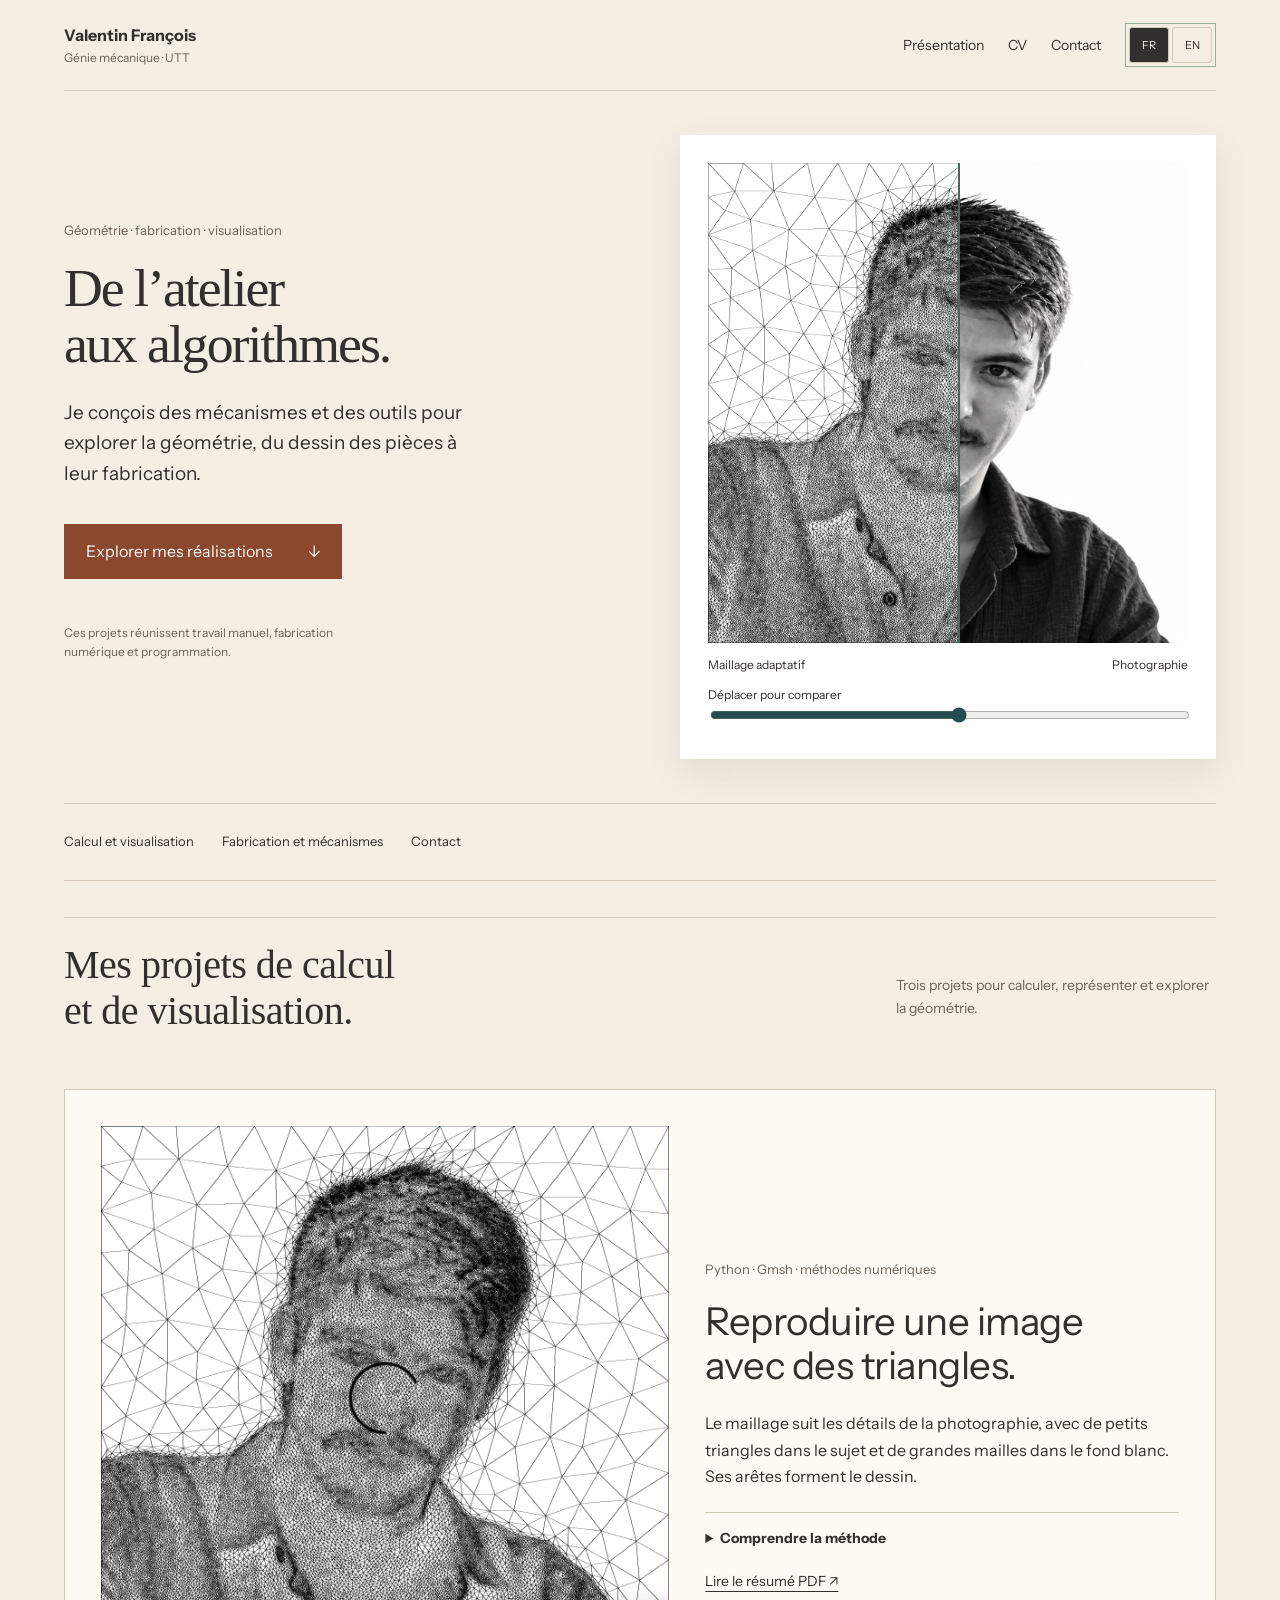
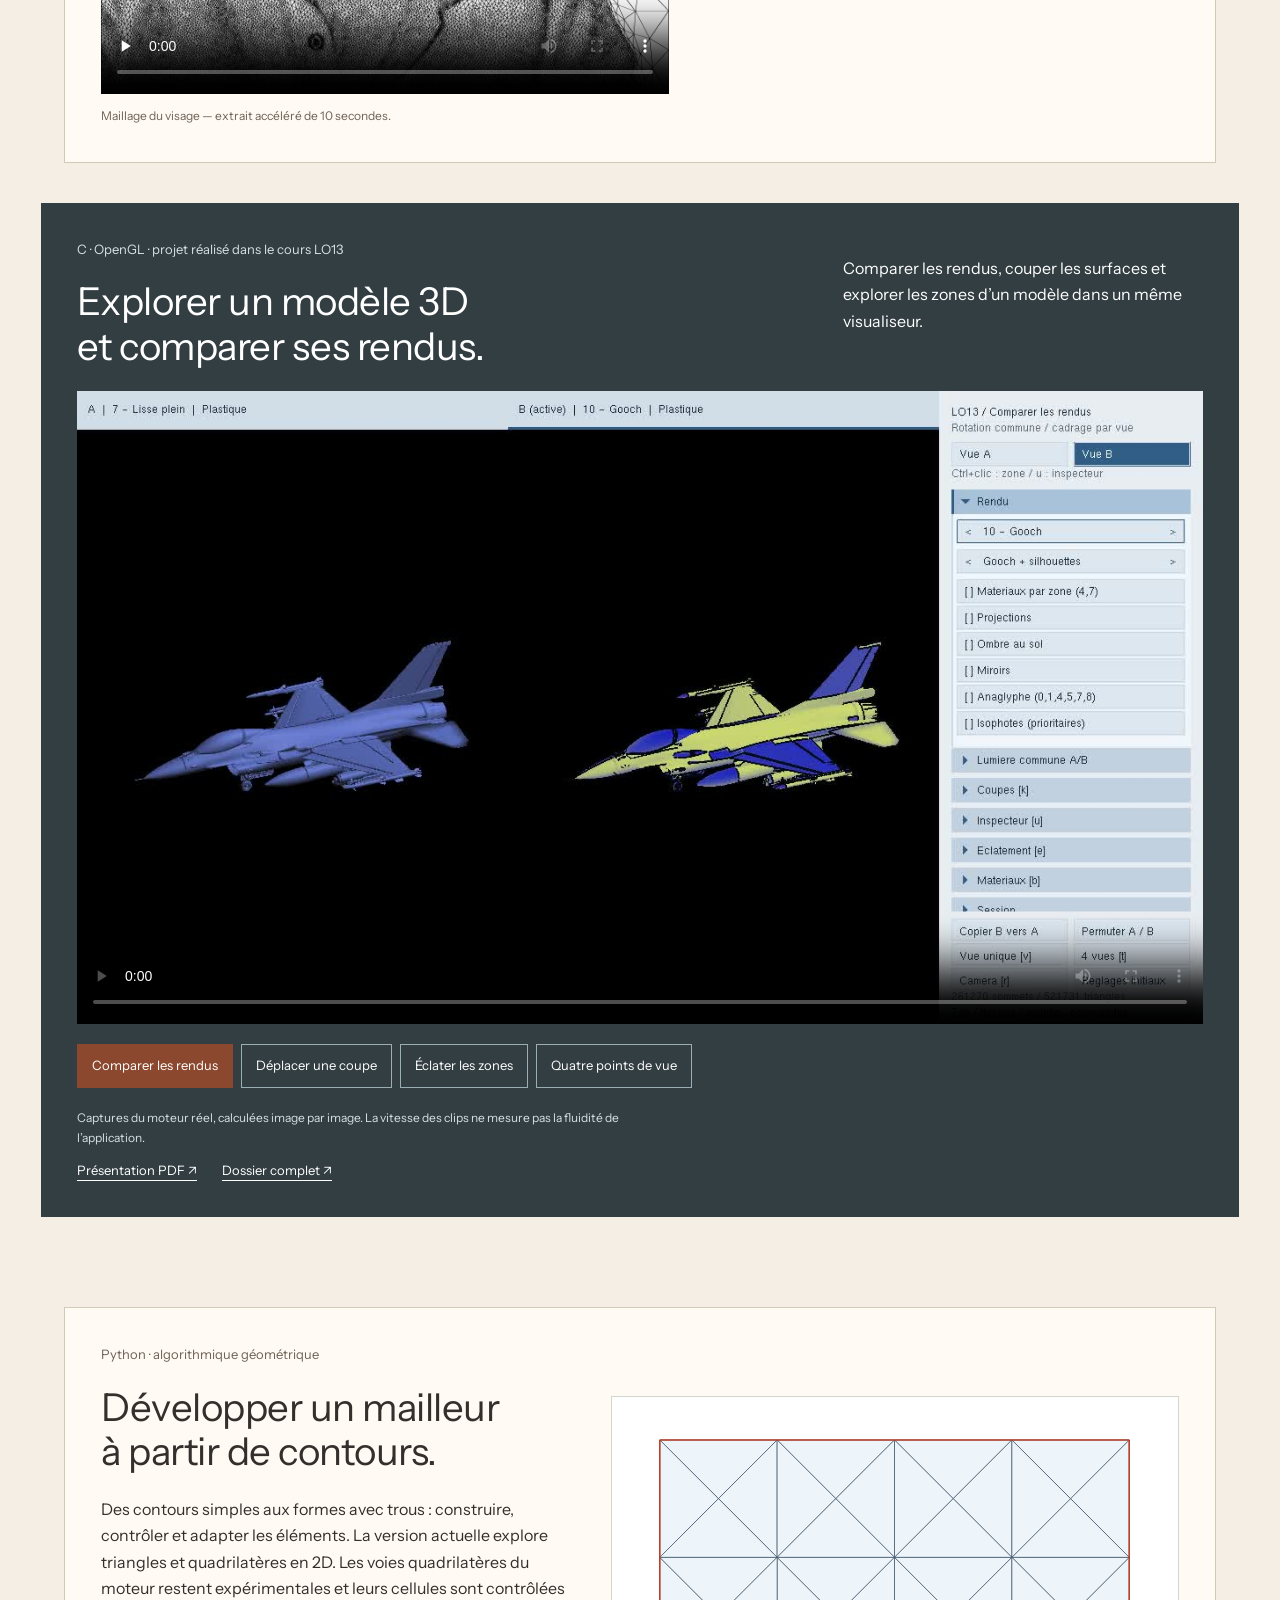
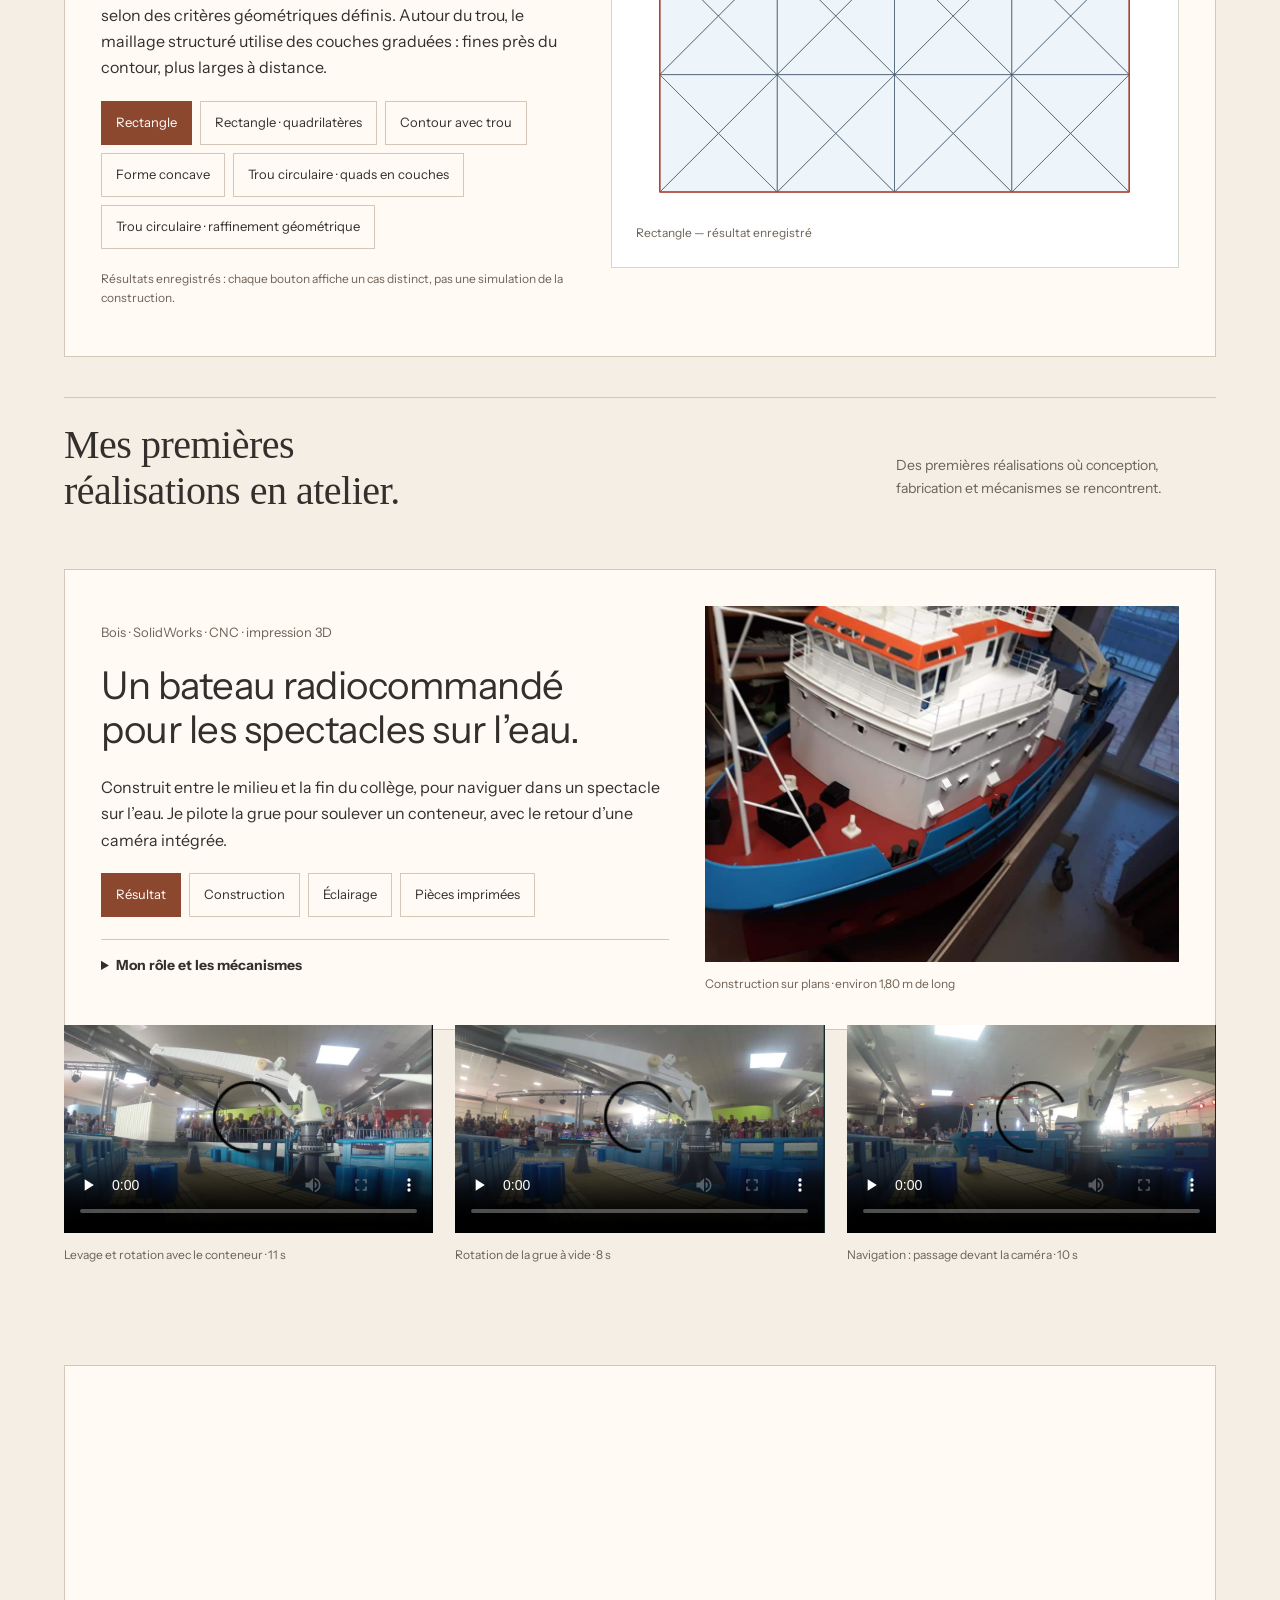
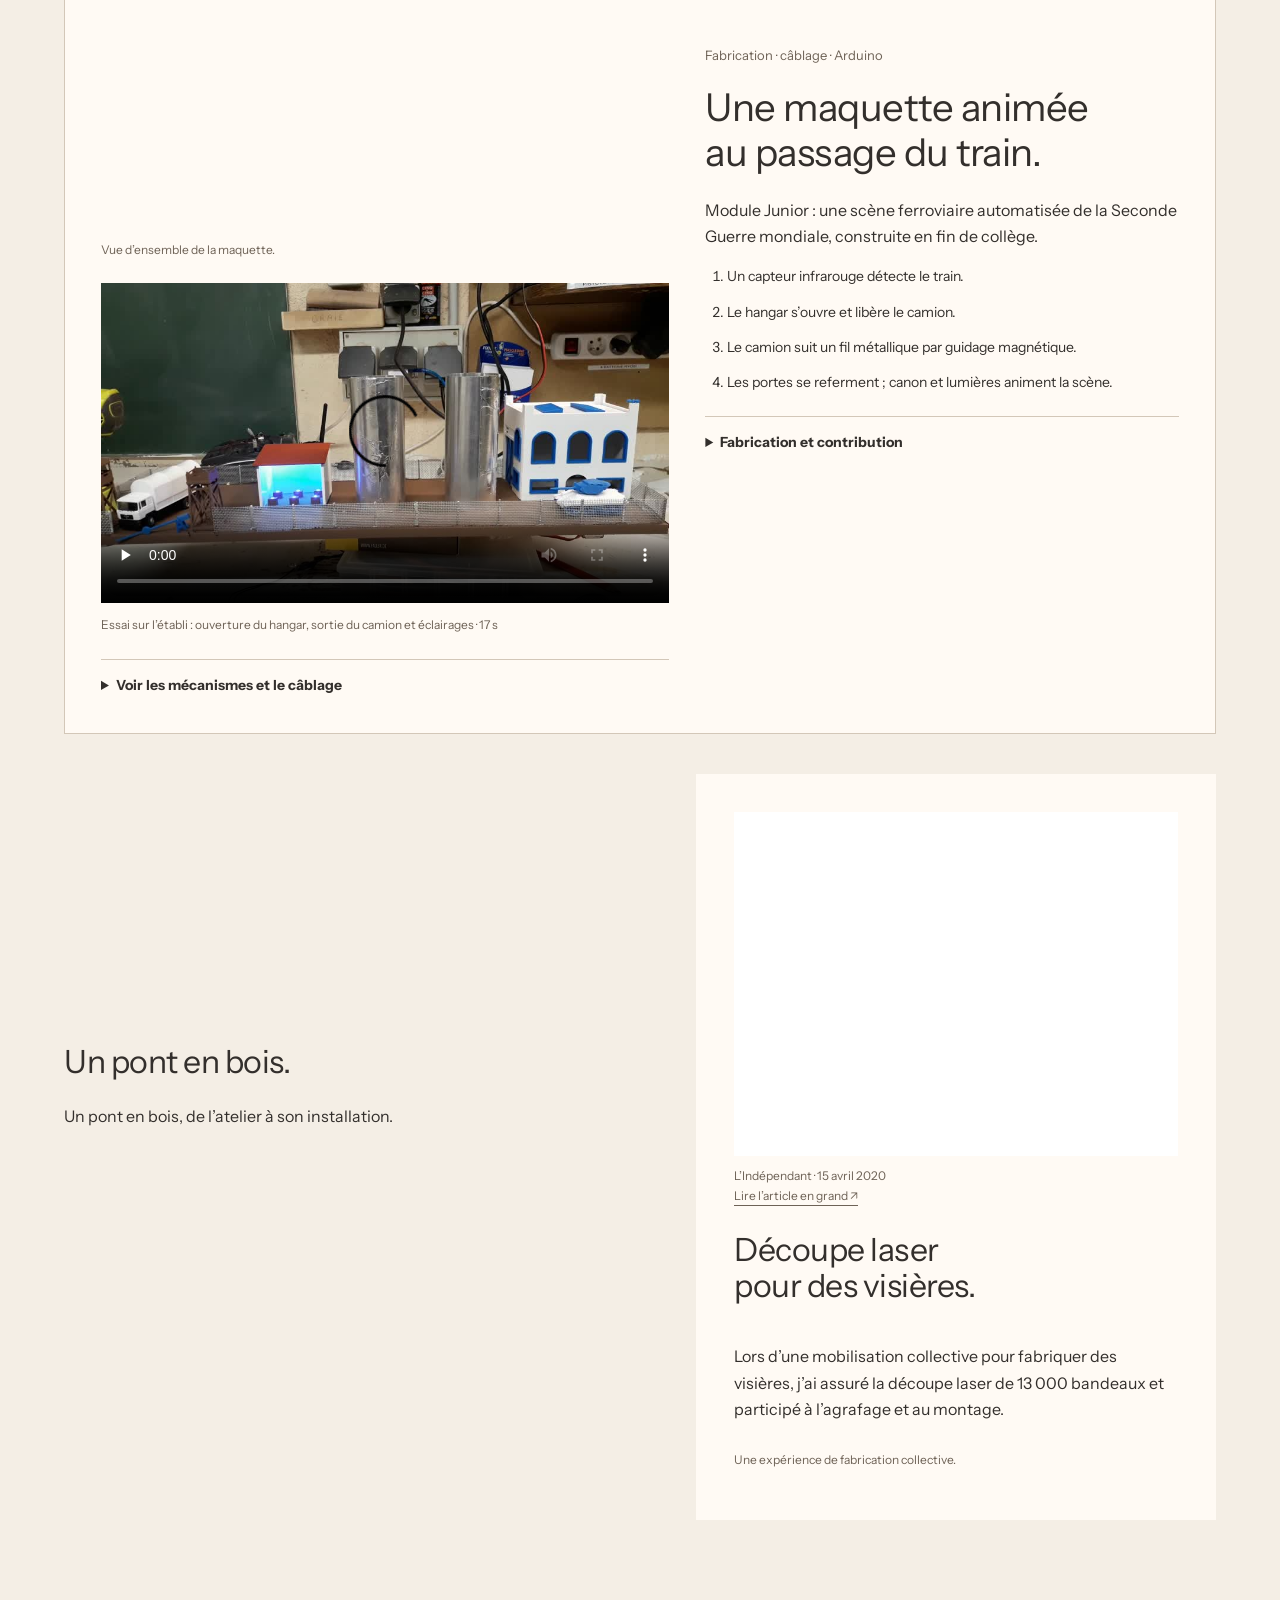
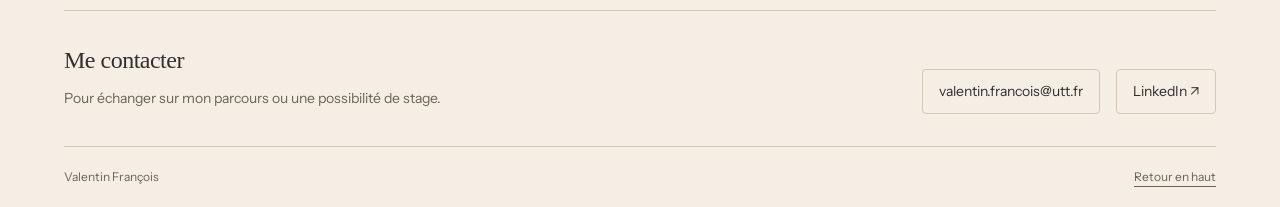
==== portfolio.html @ fec0a4db "Publier accueil Edition, portfolio responsive et CV bilingues corriges" ====
<!doctype html><html lang="fr"><head><meta charset="utf-8"><meta name="viewport" content="width=device-width,initial-scale=1"><meta name="referrer" content="no-referrer"><meta http-equiv="Content-Security-Policy" content="default-src 'self'; script-src 'self'; style-src 'self'; img-src 'self' data:; media-src 'self'; font-src 'self'; connect-src 'none'; object-src 'none'; base-uri 'none'; form-action 'none'"><title>Valentin François — Portfolio</title><link rel="stylesheet" href="shared/portfolio-base.css"><link rel="stylesheet" href="shared/common.css"><link rel="stylesheet" href="shared/round-three.css"><link rel="stylesheet" href="theme.css"><link rel="stylesheet" href="shared/album-variations.css"><script src="shared/projects.js" defer></script><link rel="stylesheet" href="responsive.css"><meta name="description" content="Une sélection de mes projets en conception, fabrication, calcul et visualisation. Ce portfolio retrace mon parcours, de mes premières réalisations en atelier à mes travaux actuels."><meta property="og:title" content="Valentin François — Portfolio"><meta property="og:description" content="Une sélection de mes projets en conception, fabrication, calcul et visualisation. Ce portfolio retrace mon parcours, de mes premières réalisations en atelier à mes travaux actuels."><meta property="og:type" content="website"><meta property="og:url" content="https://valentin-francois.github.io/portfolio.html"><meta property="og:image" content="https://valentin-francois.github.io/assets/portfolio-preview.png"><meta property="og:image:width" content="1200"><meta property="og:image:height" content="627"><link rel="canonical" href="https://valentin-francois.github.io/portfolio.html"><link rel="stylesheet" href="shared/publication.css"><script src="i18n.js" defer></script></head><body class="round-three album album-edition portfolio"><a class="skip" href="#contenu">Aller au contenu</a><header class="site-header"><a class="brand" href="index.html">Valentin François<span>Génie mécanique · UTT</span></a><nav aria-label="Navigation principale"><a href="index.html">Présentation</a><a data-cv-link href="output/pdf/CV-Valentin-Francois-FR-illustre.pdf">CV</a><a href="#contact">Contact</a><div class="language-switch" role="group" aria-label="Langue"><button type="button" data-language="fr" aria-pressed="true">FR</button><button type="button" data-language="en" aria-pressed="false">EN</button></div></nav></header><main id="contenu"><section class="hero portfolio-intro"><div class="hero-copy"><p class="intro">Géométrie · fabrication · visualisation</p><h1>De l’atelier <br>aux algorithmes.</h1><p class="lead">Je conçois des mécanismes et des outils pour explorer la géométrie, du dessin des pièces à leur fabrication.</p><a class="button" href="#numerique">Explorer mes réalisations <span>↓</span></a><p class="aside">Ces projets réunissent travail manuel, fabrication numérique et programmation.</p></div><div class="hero-visual"><div class="compare" id="compare"><img src="assets/Profil-original.png" alt="Portrait original utilisé pour le maillage"><img class="overlay" src="assets/maillage-noir-valide.png" alt="Même portrait reproduit uniquement par des arêtes de triangles"><div class="divider"></div></div><div class="compare-labels"><span>Maillage adaptatif</span><span>Photographie</span></div><label class="range-label" for="reveal">Déplacer pour comparer</label><input id="reveal" type="range" min="0" max="100" value="52" aria-label="Part du portrait maillé visible"></div></section><nav class="reading-nav" aria-label="Accès aux projets"><a href="#numerique">Calcul et visualisation</a><a href="#atelier">Fabrication et mécanismes</a><a href="#contact">Contact</a></nav><section id="numerique" class="projects"><div class="section-heading"><h2>Mes projets de calcul <br>et de visualisation.</h2><p>Trois projets pour calculer, représenter et explorer la géométrie.</p></div>
<article class="image-project"><div><p class="category">Python · Gmsh · méthodes numériques</p><h3>Reproduire une image <br>avec des triangles.</h3><p>Le maillage suit les détails de la photographie, avec de petits triangles dans le sujet et de grandes mailles dans le fond blanc. Ses arêtes forment le dessin.</p><details><summary>Comprendre la méthode</summary><p>Les variations des niveaux de gris guident la taille et l’orientation des triangles. Le laboratoire compare plusieurs métriques, reconstruit l’image et mesure les erreurs. La qualité du dessin se juge aussi visuellement.</p><a href="assets/Fonctionnement-detaille-maillage-image.html">Fonctionnement détaillé ↗</a></details><a class="text-link" href="assets/Pitch-projet-maillage-image.pdf">Lire le résumé PDF ↗</a></div><figure><video controls playsinline preload="none" poster="assets/maillage-noir-valide.png" src="assets/profil-derniere-passe-10s.mp4"></video><figcaption>Maillage du visage — extrait accéléré de 10 secondes.</figcaption></figure></article>
<article class="lo13"><div class="lo13-heading"><div><p class="category">C · OpenGL · projet réalisé dans le cours LO13</p><h3>Explorer un modèle 3D <br>et comparer ses rendus.</h3></div><p>Comparer les rendus, couper les surfaces et explorer les zones d’un modèle dans un même visualiseur.</p></div><video id="lo-video" controls playsinline preload="metadata" poster="assets/04_comparaison_gooch-poster.jpg" src="assets/04_comparaison_gooch.mp4"></video><div class="choices" aria-label="Choisir une démonstration du visualiseur 3D"><button aria-pressed="true" data-video="04_comparaison_gooch.mp4" data-poster="04_comparaison_gooch-poster.jpg">Comparer les rendus</button><button aria-pressed="false" data-video="05_coupe_mobile.mp4" data-poster="05_coupe_mobile-poster.jpg">Déplacer une coupe</button><button aria-pressed="false" data-video="10_eclatement_global.mp4" data-poster="10_eclatement_global-poster.jpg">Éclater les zones</button><button aria-pressed="false" data-video="15_quatre_vues_rotation.mp4" data-poster="15_quatre_vues_rotation-poster.jpg">Quatre points de vue</button></div><p class="caption">Captures du moteur réel, calculées image par image. La vitesse des clips ne mesure pas la fluidité de l’application.</p><div class="doc-links"><a href="assets/Visualisation-3D-Presentation.pdf">Présentation PDF ↗</a><a href="assets/Visualisation-3D-Dossier-complet.pdf">Dossier complet ↗</a></div></article>
<article class="mesh-project"><div><p class="category">Python · algorithmique géométrique</p><h3>Développer un mailleur <br>à partir de contours.</h3><p>Des contours simples aux formes avec trous : construire, contrôler et adapter les éléments. La version actuelle explore triangles et quadrilatères en 2D. Les voies quadrilatères du moteur restent expérimentales et leurs cellules sont contrôlées selon des critères géométriques définis. Autour du trou, le maillage structuré utilise des couches graduées : fines près du contour, plus larges à distance.</p><div class="choices vertical" aria-label="Choisir un résultat du Mailleur"><button aria-pressed="true" data-mesh="rectangle">Rectangle</button><button aria-pressed="false" data-mesh="quadSimple">Rectangle · quadrilatères</button><button aria-pressed="false" data-mesh="trou">Contour avec trou</button><button aria-pressed="false" data-mesh="u">Forme concave</button><button aria-pressed="false" data-mesh="quad">Trou circulaire · quads en couches</button><button aria-pressed="false" data-mesh="geometrique">Trou circulaire · raffinement géométrique</button></div><p class="caption">Résultats enregistrés : chaque bouton affiche un cas distinct, pas une simulation de la construction.</p></div><figure class="mesh-sheet"><img id="mesh-image" src="assets/mailleur-rectangle.svg" alt="Résultat enregistré du maillage d’un rectangle"><figcaption id="mesh-caption" aria-live="polite">Rectangle — maillage enregistré</figcaption></figure></article></section>
<section id="atelier" class="workshop"><div class="section-heading"><h2>Mes premières <br>réalisations en atelier.</h2><p>Des premières réalisations où conception, fabrication et mécanismes se rencontrent.</p></div><article class="boat"><figure><img id="boat-image" loading="lazy" src="assets/130-FB_IMG_1637682945299.jpg" alt="Maquette de bateau en bois, cabine et pont détaillés"><figcaption>Construction sur plans · environ 1,80 m de long</figcaption></figure><div><p class="category">Bois · SolidWorks · CNC · impression 3D</p><h3>Un bateau radiocommandé <br>pour les spectacles sur l’eau.</h3><p>Construit entre le milieu et la fin du collège, pour naviguer dans un spectacle sur l’eau. Je pilote la grue pour soulever un conteneur, avec le retour d’une caméra intégrée.</p><div class="choices" aria-label="Explorer le bateau"><button data-boat="130-FB_IMG_1637682945299.jpg" aria-pressed="true">Résultat</button><button data-boat="135-FB_IMG_1637682981006.jpg" aria-pressed="false">Construction</button><button data-boat="138-FB_IMG_1637683509797.jpg" aria-pressed="false">Éclairage</button><button data-boat="142-FB_IMG_1637687394348.jpg" aria-pressed="false">Pièces imprimées</button></div><details><summary>Mon rôle et les mécanismes</summary><p>J’ai construit mon propre bateau à partir de plans, avec l’aide de mon père. Cabine usinée à la CNC, accastillage imprimé en 3D, grue dessinée en CAO.</p><p>Rotation de la grue, levage par vérin électrique, crochet sur treuil et caméra intégrée. Télécommande commune pour la navigation, la grue et deux lances à eau ; propulseur d’étrave et deux hélices arrière.</p></details></div></article>
<div class="boat-clips" aria-label="Vidéos du bateau et de sa grue"><figure><video controls playsinline preload="none" poster="assets/bateau-grue-levage-rotation.jpg" src="assets/bateau-grue-levage-rotation.mp4"></video><figcaption>Levage et rotation avec le conteneur · 11 s</figcaption></figure><figure><video controls playsinline preload="none" poster="assets/bateau-grue-rotation.jpg" src="assets/bateau-grue-rotation.mp4"></video><figcaption>Rotation de la grue à vide · 8 s</figcaption></figure><figure><video controls playsinline preload="none" poster="assets/bateau-navigation-10s.jpg" src="assets/bateau-navigation-10s.mp4"></video><figcaption>Navigation : passage devant la caméra · 10 s</figcaption></figure></div>
<article class="junior"><div><p class="category">Fabrication · câblage · Arduino</p><h3>Une maquette animée <br>au passage du train.</h3><p>Module Junior : une scène ferroviaire automatisée de la Seconde Guerre mondiale, construite en fin de collège.</p><ol class="sequence"><li>Un capteur infrarouge détecte le train.</li><li>Le hangar s’ouvre et libère le camion.</li><li>Le camion suit un fil métallique par guidage magnétique.</li><li>Les portes se referment ; canon et lumières animent la scène.</li></ol><details><summary>Fabrication et contribution</summary><p>J’ai réalisé la maquette, les infrastructures en CNC et impression 3D, le câblage et l’intégration de l’automatisation Arduino.</p></details></div><div class="junior-media"><figure><div class="junior-overview"><img loading="lazy" src="assets/module-junior-photo-source.jpg" alt="Vue d’ensemble du Module Junior dans sa caisse en bois, avec le hangar, les silos et le tank"></div><figcaption>Vue d’ensemble de la maquette.</figcaption></figure><figure><video controls playsinline preload="none" poster="assets/module-junior-video-poster.jpg" src="assets/module-junior-demonstration.mp4"></video><figcaption>Essai sur l’établi : ouverture du hangar, sortie du camion et éclairages · 17 s</figcaption></figure><details class="junior-build"><summary>Voir les mécanismes et le câblage</summary><img loading="lazy" src="assets/060-20190512_110002.jpg" alt="Mécanismes et câblage sous le Module Junior"></details></div></article>
<div class="extras"><article><img loading="lazy" src="assets/007-IMG-20210619-WA0004.jpg" alt="Pont en bois peint en rouge installé au-dessus d’un cours d’eau"><h3>Un pont en bois.</h3><p>Un pont en bois, de l’atelier à son installation.</p></article><article class="visors"><figure class="press-clipping"><a href="assets/visieres-article-independant-2020.jpg" target="_blank" rel="noopener"><span class="press-preview"><img loading="lazy" src="assets/visieres-article-independant-2020.jpg" alt="Titre et photo de l’article de L’Indépendant : Un collectif se mobilise contre le Covid-19"></span></a><figcaption>L’Indépendant · 15 avril 2020 <br><a href="assets/visieres-article-independant-2020.jpg" target="_blank" rel="noopener">Lire l’article en grand ↗</a></figcaption></figure><h3>Découpe laser <br>pour des visières.</h3><p>Lors d’une mobilisation collective pour fabriquer des visières, j’ai assuré la découpe laser de 13 000 bandeaux et participé à l’agrafage et au montage.</p><p class="caption">Une expérience de fabrication collective.</p></article></div></section>
<section id="contact" class="contact-area"><div><h2>Me contacter</h2><p>Pour échanger sur mon parcours ou une possibilité de stage.</p></div><div class="contact-actions"><a href="mailto:valentin.francois@utt.fr">valentin.francois@utt.fr</a><a href="https://www.linkedin.com/in/valentin-fran%C3%A7ois-31057825a" target="_blank" rel="noopener noreferrer">LinkedIn ↗</a></div></section></main><footer><span>Valentin François</span><a href="#contenu">Retour en haut</a></footer></body></html>
---- shared/portfolio-base.css ----
*{box-sizing:border-box}html{scroll-behavior:smooth;scroll-padding-top:28px}body{margin:0;background:#f4f3ef;color:#203638;font:16px/1.65 "Segoe UI",Arial,sans-serif}a{color:inherit;text-underline-offset:5px}button,input{font:inherit}button{cursor:pointer}img,video{display:block;width:100%}header,main,footer{max-width:1380px;margin:auto}header{padding:30px 5%;display:flex;justify-content:space-between;align-items:center;border-bottom:1px solid #cad0ca}.identity{font-weight:650;text-decoration:none;font-size:20px}.identity span{display:block;font-size:12px;font-weight:400;color:#65726c}nav{display:flex;gap:28px;font-size:14px}nav a{text-decoration:none}main{padding:0 5%}.hero{display:grid;grid-template-columns:1fr 1fr;align-items:center;gap:7%;padding:72px 0 80px}.intro,.category{font-size:13px;color:#56766f;margin:0 0 20px}.hero h1{font:normal clamp(48px,5.5vw,82px)/1.03 Georgia,serif;letter-spacing:-3px;margin:0 0 26px}.lead{max-width:420px;font-size:19px;line-height:1.6}.button{display:inline-flex;align-items:center;gap:35px;background:#254d50;color:white;padding:14px 22px;text-decoration:none;margin:16px 0}.aside{font-size:12px;color:#64736e;max-width:330px;margin-top:28px}.hero-visual{padding:18px;background:#fff;border:1px solid #d4dad1;transform:rotate(1deg)}.compare{position:relative;aspect-ratio:1;overflow:hidden;--split:52%}.compare img{height:100%;object-fit:contain}.compare .overlay{position:absolute;inset:0;clip-path:inset(0 calc(100% - var(--split)) 0 0)}.divider{position:absolute;left:var(--split);inset-block:0;width:2px;background:#466960}.compare-labels{display:flex;justify-content:space-between;font-size:12px;margin-top:12px}.range-label{font-size:12px;display:block;margin-top:10px}input[type=range]{width:100%;accent-color:#254d50}.section-heading{display:flex;justify-content:space-between;align-items:end;gap:30px;margin:35px 0 55px;padding-top:45px;border-top:1px solid #bdc8bf}h2{font:normal clamp(32px,3.6vw,52px)/1.12 Georgia,serif;letter-spacing:-1px;margin:0}.section-heading p{max-width:320px;font-size:14px;color:#66756e}h3{font:normal clamp(29px,3vw,43px)/1.15 Georgia,serif;letter-spacing:-1px;margin:0 0 22px}p{max-width:65ch}figure{margin:0}figcaption,.caption{font-size:12px;color:#67756e;margin-top:12px}.image-project,.mesh-project,.boat,.junior{display:grid;grid-template-columns:1fr 1.2fr;gap:7%;align-items:center;margin:0 0 100px}.image-project video{max-height:570px;object-fit:contain;background:white}.text-link{display:inline-block;margin-top:20px;font-size:14px}details{border-top:1px solid #ccd4cb;margin-top:22px;padding-top:14px;font-size:14px}summary{cursor:pointer;font-weight:600}.lo13{background:#203b3e;color:#f0f2e8;padding:42px;margin:0 -2% 90px}.lo13-heading{display:flex;gap:50px;justify-content:space-between}.lo13-heading p:not(.category){max-width:360px}.lo13 .category,.lo13 .caption{color:#b7c9bb}.lo13 video{background:#000;aspect-ratio:16/9;object-fit:contain}.choices{display:flex;flex-wrap:wrap;gap:8px;margin:20px 0}.choices button{border:1px solid #b4c3b8;background:transparent;color:inherit;padding:9px 14px;font-size:13px;min-height:44px}.choices button[aria-pressed=true]{background:#d7e3c9;color:#203b3e;border-color:#d7e3c9}.doc-links{display:flex;gap:25px;font-size:13px}.mesh-sheet{background:white;padding:24px;border:1px solid #d0d8ce}.mesh-sheet img{height:390px;object-fit:contain}.boat{grid-template-columns:1.2fr 1fr}.boat img{max-height:590px;object-fit:cover}.junior-photos{display:grid;gap:12px;grid-template-columns:1fr 1fr}.junior-photos img{height:330px;object-fit:cover}.sequence{font-size:14px;padding-left:22px}.sequence li{margin:12px 0}.extras{display:grid;grid-template-columns:1.1fr 1fr;gap:60px;margin-bottom:90px}.extras img{height:250px;object-fit:cover;margin-bottom:20px}.extras h3{font-size:32px}.visors{background:#e6eadd;padding:38px;align-self:stretch;display:flex;flex-direction:column;justify-content:center}.contact{border-top:1px solid #bdc8bf;padding:65px 0 75px}footer{padding:22px 5%;display:flex;justify-content:space-between;font-size:12px;border-top:1px solid #ccd4cb}.skip{position:absolute;top:-80px}.skip:focus{top:0;background:white;padding:12px;z-index:10}:focus-visible{outline:3px solid #ac7136;outline-offset:4px}@media(max-width:800px){header{align-items:start;gap:15px}nav{gap:12px;flex-wrap:wrap;justify-content:end;font-size:12px}.hero{grid-template-columns:1fr;padding-top:40px;gap:30px}.hero h1{letter-spacing:-2px}.hero-visual{transform:none}.section-heading,.lo13-heading{display:block}.image-project,.mesh-project,.boat,.junior,.extras{grid-template-columns:1fr;gap:25px;margin-bottom:60px}.lo13{padding:20px;margin-inline:0}.junior-photos img{height:230px}.mesh-sheet img{height:290px}.section-heading{margin-bottom:30px}.doc-links{flex-wrap:wrap}.boat figure{order:1}.boat>div{order:0}footer{gap:20px}}@media(prefers-reduced-motion:reduce){html{scroll-behavior:auto}}
.boat-clips{display:grid;grid-template-columns:repeat(3,minmax(0,1fr));gap:22px;margin:-45px 0 100px}.boat-clips video{aspect-ratio:16/9;object-fit:contain;background:#172b2d}.visors .press-clipping{margin-bottom:26px}.visors .press-clipping img{height:340px;object-fit:contain;background:#fff;margin:0}.visors .press-clipping figcaption{margin-top:10px}.visors{justify-content:flex-start}@media(max-width:800px){.boat-clips{grid-template-columns:1fr;margin:-20px 0 60px}.visors .press-clipping img{height:380px}}

.junior-media{display:grid;gap:24px}.junior-overview{position:relative;aspect-ratio:921/690;overflow:hidden}.junior-overview img{position:absolute;top:-84.5%;width:100%;height:auto;max-height:none}.junior-media video{aspect-ratio:16/9;object-fit:contain;background:#172b2d}.junior-build{margin-top:0}.junior-build img{margin-top:16px;max-height:380px;object-fit:contain}.visors .press-preview{display:block;position:relative;aspect-ratio:910/705;overflow:hidden;background:white}.visors .press-preview img{position:absolute;top:-24.1%;width:100%;height:auto;max-height:none;object-fit:initial;margin:0}.press-clipping>a{display:block}

.contact-actions{display:flex;align-items:center;flex-wrap:wrap;gap:16px;margin-top:26px}.contact-actions .button{margin:0;min-height:60px}.linkedin-link{display:inline-flex;align-items:center;gap:14px;min-height:60px;padding:12px 18px;border:1px solid #9bad9e;color:#254d50;text-decoration:none;background:transparent;transition:background .15s ease,border-color .15s ease}.linkedin-icon{display:grid;place-items:center;width:28px;height:28px;flex-shrink:0;background:#254d50;color:#f4f3ef;font:bold 21px/1 Arial,sans-serif;letter-spacing:-1px;border-radius:2px;padding-top:2px}.linkedin-arrow{margin-left:12px;font-size:19px}.linkedin-link:hover{background:#e6eadd;border-color:#254d50}@media(max-width:600px){.contact-actions{align-items:stretch;flex-direction:column}.contact-actions>a{justify-content:space-between}.linkedin-link>span:nth-child(2){flex:1}}@media(prefers-reduced-motion:reduce){.linkedin-link{transition:none}}

nav{align-items:center}.language-switch{display:inline-flex;flex-shrink:0;border:1px solid #9bad9e;padding:3px;gap:2px}.language-switch button{border:0;background:transparent;color:#254d50;font-size:12px;font-weight:600;min-width:40px;min-height:36px;padding:6px 8px}.language-switch button[aria-pressed=true]{background:#254d50;color:#f4f3ef}.language-switch button:hover:not([aria-pressed=true]){background:#e6eadd}@media(max-width:800px){.language-switch button{min-height:40px}nav{row-gap:10px}}@media(max-width:450px){header .identity{font-size:17px;min-width:130px}nav{gap:8px}}
.cv-language{display:inline-flex;align-items:center;justify-content:center;border:1px solid currentColor;padding:1px 5px;font:600 10px/1.4 "Segoe UI",Arial,sans-serif;letter-spacing:.06em}nav [data-cv-link]{display:inline-flex;align-items:center;gap:6px}.contact-actions [data-cv-link]{gap:18px}.contact-actions .cv-language{color:#f4f3ef;border-color:#86a2a0;padding:2px 6px}@media(max-width:600px){.contact-actions [data-cv-link]{justify-content:flex-start}.contact-actions [data-cv-link]>span:last-child{margin-left:auto}}
---- shared/common.css ----
@font-face{font-family:Instrument;src:url('fonts/InstrumentSans-Regular.ttf')}@font-face{font-family:Instrument;src:url('fonts/InstrumentSans-Bold.ttf');font-weight:700}
*{box-sizing:border-box}html{scroll-behavior:smooth}body{margin:0;background:var(--paper,#eff4f6);color:var(--ink,#20333e);font:16px/1.65 Instrument,"Segoe UI",sans-serif}a{color:inherit;text-underline-offset:5px}img{display:block;width:100%}button,input{font:inherit}figure{margin:0}h1,h2,h3{line-height:1.15;letter-spacing:-.5px}p{max-width:70ch}.site-header,main,footer{width:min(1180px,90%);max-width:1180px;margin:auto}.site-header{display:flex;align-items:center;justify-content:space-between;gap:24px;padding:24px 0;border-bottom:1px solid var(--line)}.brand{font-weight:700;font-size:18px;text-decoration:none}.brand span{display:block;font-weight:400;font-size:12px;color:var(--muted)}nav{display:flex;flex-wrap:wrap;gap:24px;font-size:14px}nav a{padding:8px 0;text-decoration:none}.compare-nav{color:var(--muted);font-size:12px}nav a:hover{text-decoration:underline}.intro-grid{display:grid;grid-template-columns:1.05fr 1fr;align-items:center;gap:7%;padding:48px 0}.profile-copy h1{font-size:clamp(34px,3.6vw,49px);margin:0 0 24px;font-weight:700}.eyebrow{font-size:13px;color:var(--muted);margin:0 0 12px}.stage{font-size:clamp(23px,2.4vw,30px);line-height:1.3;color:var(--accent);max-width:28ch;margin:0 0 20px}.bio{max-width:46ch;margin:0}.profile-actions{display:flex;flex-wrap:wrap;align-items:center;gap:20px;margin-top:28px}.profile-actions a{display:inline-flex;align-items:center;min-height:44px;padding:10px 16px;font-size:14px;border-radius:4px;text-decoration:none}.primary-link{background:var(--accent);color:var(--accent-ink)}.journey{padding:28px;background:var(--surface);border:1px solid var(--line);border-radius:6px}.journey h2{font-size:21px;margin:0 0 24px}.journey-items{display:grid;gap:20px}.journey-items article>span{font-size:12px;color:var(--muted)}.journey-items h3{font-size:17px;margin:6px 0 8px}.journey-items p{font-size:14px;color:var(--muted);margin:0;line-height:1.65}.gateway{margin:0 0 48px}.gateway-link{display:block;border-radius:6px;overflow:hidden;background:var(--gateway);color:var(--gateway-ink);text-decoration:none}.gateway-heading{display:flex;align-items:center;justify-content:space-between;gap:24px;padding:28px}.gateway-heading>div{max-width:720px}.gateway-heading h2{font-size:clamp(25px,2.6vw,33px);font-weight:400;margin:0 0 12px}.gateway-heading p{font-size:14px;margin:0;color:inherit}.gateway-heading .eyebrow{font-size:12px;opacity:.85;margin-bottom:8px}.gateway-cta{flex-shrink:0;border:1px solid currentColor;padding:12px 16px;border-radius:4px;font-size:14px}.preview-images{display:grid;grid-template-columns:repeat(3,minmax(0,1fr));gap:12px;padding:0 14px 14px}.preview-images figure{background:white;color:#20333e;overflow:hidden;border-radius:3px}.preview-images img{height:220px;object-fit:cover}.preview-images figure:nth-child(2) img{object-fit:contain}.preview-images figure:nth-child(3) img{object-fit:contain;background:#183742}.preview-images figcaption{font-size:12px;padding:12px}.contact-area{display:flex;align-items:center;justify-content:space-between;gap:24px;border-top:1px solid var(--line);padding:32px 0}.contact-area h2{font-size:24px;margin:0 0 12px}.contact-area p{font-size:14px;color:var(--muted);margin:0}.contact-actions{display:flex;flex-wrap:wrap;gap:16px}.contact-actions a{min-height:44px;padding:10px 16px;border:1px solid var(--line);border-radius:4px;text-decoration:none;font-size:14px;overflow-wrap:anywhere}footer{display:flex;justify-content:space-between;gap:24px;border-top:1px solid var(--line);padding:20px 0;font-size:12px;color:var(--muted)}.skip{position:absolute;top:-100px}.skip:focus{top:8px;left:8px;background:var(--surface);padding:12px;z-index:20}:focus-visible{outline:3px solid #bc8740;outline-offset:4px}.profile-visual{position:relative;background:white;display:block;overflow:hidden;border-radius:6px;color:#20333e;text-decoration:none}.profile-visual img{aspect-ratio:1;object-fit:contain}.profile-visual span{display:block;background:var(--surface);color:var(--ink);padding:16px;font-size:14px}
.portfolio main{padding:0}.portfolio .site-header{max-width:1180px}.portfolio .hero h1{font-family:Instrument;font-size:clamp(38px,4.5vw,64px);letter-spacing:-2px}.portfolio h2,.portfolio h3{font-family:Instrument}.portfolio .hero-visual{transform:none}.portfolio .button{background:var(--accent);color:var(--accent-ink)}.portfolio .section-heading{border-color:var(--line)}.portfolio .section-heading p,.portfolio .caption,.portfolio figcaption,.portfolio .intro,.portfolio .category,.portfolio .aside{color:var(--muted)}.portfolio .lo13{background:var(--lo-bg);color:var(--lo-ink);border-radius:5px}.portfolio .lo13 .category,.portfolio .lo13 .caption{color:var(--lo-muted)}.portfolio .visors{background:var(--surface)}.portfolio .mesh-sheet{background:white;color:#20333e}.portfolio .extras img{border-radius:3px}.portfolio .choices button{border-color:var(--line)}.portfolio details{border-color:var(--line)}.portfolio .lo13 .choices button{border-color:#9aaeb6}.portfolio .choices button[aria-pressed=true]{background:var(--accent);color:var(--accent-ink);border-color:var(--accent)}.portfolio .contact-area{padding:40px 0}
@keyframes arrive{from{opacity:0;transform:translateY(12px)}to{opacity:1;transform:none}}@media(prefers-reduced-motion:no-preference){.intro-grid{animation:arrive .65s ease both}.preview-images img{transition:transform .4s ease}.gateway-link:hover img{transform:scale(1.025)}.primary-link,.gateway-cta{transition:filter .2s}.primary-link:hover{filter:brightness(.9)}}@media(prefers-reduced-motion:reduce){html{scroll-behavior:auto}}
@media(max-width:850px){.site-header{align-items:flex-start}nav{gap:12px}.intro-grid{gap:5%;padding:36px 0}.gateway-heading{padding:24px;display:block}.gateway-cta{display:inline-block;margin-top:20px}.preview-images img{height:180px}.contact-area{display:block}.contact-actions{margin-top:20px}.portfolio .hero{grid-template-columns:1fr;gap:28px}.portfolio .hero-visual{max-width:600px}.portfolio .image-project,.portfolio .boat,.portfolio .mesh-project,.portfolio .junior,.portfolio .extras{grid-template-columns:1fr;gap:28px}.portfolio .boat-clips{grid-template-columns:1fr}}
@media(max-width:650px){.site-header{gap:16px}.brand{font-size:16px;min-width:135px}nav{justify-content:flex-end;font-size:12px;max-width:210px}.compare-nav{flex-basis:100%;text-align:right}.intro-grid{grid-template-columns:1fr;gap:28px;padding:30px 0}.journey{padding:24px}.profile-copy h1{font-size:37px}.preview-images{grid-template-columns:1fr 1fr;gap:8px;padding:0 12px 12px}.preview-images figure:last-child{grid-column:1/-1}.preview-images img{height:185px}.preview-images figure:last-child img{height:210px}.gateway-heading h2{font-size:26px}.contact-actions{display:grid;grid-template-columns:1fr}.contact-actions a{width:max-content;max-width:100%}footer{flex-wrap:wrap}.portfolio .lo13{margin-inline:0;padding:24px}.portfolio .hero h1{font-size:44px}}
.hub{--paper:#eff4f6;--ink:#20333e;--muted:#536a76;--line:#c5d5df}.hub main{padding:64px 0}.hub h1{font-size:clamp(32px,4vw,50px);margin:0 0 20px}.hub-intro{font-size:18px;margin-bottom:40px}.option-grid{display:grid;grid-template-columns:repeat(3,minmax(0,1fr));gap:24px}.option-card{background:white;border:1px solid var(--line);border-radius:6px;overflow:hidden;padding-bottom:24px}.option-card img{height:220px;object-fit:contain;background:#e4ecef}.option-card:nth-child(2) img{object-fit:cover}.option-card h2,.option-card p,.option-card>div{margin-left:24px;margin-right:24px}.option-card h2{font-size:25px}.option-card p{font-size:14px;min-height:80px}.option-card>div{display:flex;flex-wrap:wrap;gap:16px;font-size:14px}.hub-note{font-size:13px;color:var(--muted);margin-top:32px}@media(max-width:800px){.option-grid{grid-template-columns:1fr}.option-card p{min-height:0}.option-card img{height:260px}}
---- shared/round-three.css ----
.round-three .site-header{padding:22px 0}.round-three .brand{font-size:16px}.round-three .profile-copy h1{font-size:32px;letter-spacing:-1px;margin:0 0 20px}.round-three .stage{font-size:25px;max-width:29ch}.round-three .bio{font-size:15px;max-width:46ch}.round-three .profile-actions{margin-top:24px}.round-three .journey h2{font-size:19px;margin:0 0 22px}.round-three .journey-items{gap:16px}.round-three .journey-items h3{font-size:16px}.round-three .journey-items p{font-size:13px}.open-label{display:inline-flex;align-items:center;justify-content:space-between;gap:40px;min-height:48px;padding:12px 0;border-bottom:1px solid currentColor;font-size:15px}.open-label>span{font-size:24px}.round-three .contact-area{margin-top:44px;padding:32px 0}.round-three.portfolio .hero{padding:44px 0}.round-three.portfolio .hero h1{font-size:clamp(40px,4.2vw,60px)}.reading-nav{display:flex;gap:28px;margin:0 0 36px;font-size:13px;border-block:1px solid var(--line);padding:16px 0}.round-three.portfolio section[id]{scroll-margin-top:70px}.round-three.portfolio .hero-visual img{image-rendering:auto}.round-three.portfolio .image-project,.round-three.portfolio .mesh-project,.round-three.portfolio .boat,.round-three.portfolio .junior{min-width:0}.round-three.portfolio .choices{flex-wrap:wrap}.round-three.portfolio .contact-area{margin-top:48px}.round-three .journey-items article{position:relative;padding-left:15px;border-left:2px solid var(--line)}
@media(prefers-reduced-motion:no-preference){.round-three.home .profile-panel{animation:profile-entry .65s both}.round-three.home .journey{animation:profile-entry .65s .12s both}.round-three.home .journey-items article{animation:profile-entry .65s .2s both}.round-three.home .journey-items article:nth-child(2){animation-delay:.3s}.round-three.home .journey-items article:nth-child(3){animation-delay:.4s}.round-three .open-label>span{transition:transform .25s}.round-three a:hover .open-label>span{transform:translate(5px,-5px)}.album-images figure{transition:transform .3s}.album-door:hover .album-images figure{transform:rotate(0) translateY(-4px)}.signal-images figure{animation:frame-entry .85s .18s both}.signal-images figure:nth-child(2){animation-delay:.32s}.dossier-images figure{animation:profile-entry .85s .3s both}.round-three .contact-actions a{transition:background .2s,color .2s}.round-three .contact-actions a:hover{background:var(--accent);color:white}.revealed{animation:profile-entry .65s both}}
@keyframes profile-entry{from{opacity:0;transform:translateY(15px)}to{opacity:1;transform:translateY(0)}}@keyframes frame-entry{from{opacity:0;transform:translateX(30px)}to{opacity:1;transform:translateX(0)}}
@media(max-width:900px){.dossier-door{grid-template-columns:1fr}.dossier-images{padding-top:0}.dossier-images figure:nth-child(2){margin-top:0}.album-top,.signal-top{gap:32px}.album-images{gap:14px}.album-images img{height:190px}.signal-door{padding:24px;gap:24px}.signal-images{grid-template-columns:1fr}.signal-images figure:nth-child(2){display:none}.signal-images img{height:290px}.album.portfolio .image-project,.album.portfolio .boat,.album.portfolio .junior{grid-template-columns:1fr}.album.portfolio .image-project>div:first-child,.album.portfolio .boat>div:first-child,.album.portfolio .junior>div:first-child{order:0}}
@media(max-width:650px){.dossier-top,.album-top,.signal-top{grid-template-columns:1fr;gap:24px;margin:28px 0}.dossier-top{gap:0}.dossier .profile-panel{padding:24px;border-right:0;border-bottom:1px solid var(--line)}.dossier .journey{padding:24px}.album .journey{padding:0 0 0 20px}.signal .profile-panel{padding:0}.signal .journey{padding:24px}.round-three .profile-copy h1{font-size:30px}.round-three .stage{font-size:23px}.dossier .door-copy{padding:24px}.dossier-images{padding:0 16px 16px;gap:12px;grid-template-columns:1fr 1fr}.dossier-images img{height:180px}.dossier-images figcaption{font-size:10px}.album-title{display:block}.album-title h2{font-size:30px}.album-title .open-label{margin-top:12px}.album-images{grid-template-columns:1fr 1fr;padding-inline:4px}.album-images figure:nth-child(3){grid-column:1/-1;margin-top:0;transform:none}.album-images img{height:170px}.album-images figure:nth-child(3) img{height:180px}.signal-door{grid-template-columns:1fr}.signal-title h2{font-size:45px}.signal-images{grid-template-columns:1fr 1fr;gap:12px}.signal-images figure:nth-child(2){display:block;margin:0}.signal-images img{height:160px}.signal-images figcaption{font-size:10px}.reading-nav{gap:16px;font-size:12px}.dossier.portfolio .section-heading{grid-template-columns:1fr;gap:8px}.dossier.portfolio .image-project,.dossier.portfolio .mesh-project,.dossier.portfolio .boat,.dossier.portfolio .junior,.signal.portfolio .image-project,.signal.portfolio .mesh-project,.signal.portfolio .boat,.signal.portfolio .junior{padding:20px}.album.portfolio .lo13{padding:24px}}
---- theme.css ----
body.album{--paper:#f4eee5;--ink:#332f2c;--muted:#6e6256;--accent:#8b482e;--accent-ink:#fff;--surface:#fffaf4;--line:#d3c7b8;--gateway:#fffaf4;--gateway-ink:#332f2c;--lo-bg:#333e43;--lo-ink:#fff;--lo-muted:#d6e0e5}.album h1,.album h2{font-family:Georgia,serif;font-weight:400}.album-top{display:grid;grid-template-columns:1fr 1fr;gap:64px;margin:48px 0}.album .journey{background:transparent;border:0;border-left:1px solid var(--line);border-radius:0;padding:0 0 0 32px}.album .journey-items{gap:22px}.album-door{display:block;color:inherit;text-decoration:none;padding:36px 0 12px;border-top:1px solid var(--line)}.album-title{display:grid;grid-template-columns:1fr auto;align-items:center;column-gap:32px}.album-title .eyebrow,.album-title h2,.album-title p{grid-column:1;margin:0 0 12px}.album-title h2{font-size:36px}.album-title p:not(.eyebrow){font-size:14px}.album-title .open-label{grid-column:2;grid-row:1/4}.album-images{display:grid;grid-template-columns:1.25fr 1fr .95fr;gap:22px;padding:26px 8px 36px}.album-images figure{background:#fff;padding:10px 10px 0;box-shadow:0 10px 24px #4e3c2314;align-self:center}.album-images figure:first-child{transform:rotate(-2deg)}.album-images figure:nth-child(2){transform:rotate(2deg);margin-top:26px}.album-images figure:nth-child(3){transform:rotate(-1deg);margin-top:50px}.album-images img{height:220px;object-fit:cover}.album-images figure:nth-child(2) img{object-fit:contain}.album-images figure:nth-child(3) img{object-fit:contain;background:#183742}.album-images figcaption{font-size:11px;padding:14px 4px}.album.portfolio .hero h1{font-family:Georgia,serif;font-weight:400}.album.portfolio .section-heading h2{font-family:Georgia,serif;font-weight:400;font-size:40px}.album.portfolio .image-project,.album.portfolio .boat,.album.portfolio .junior{grid-template-columns:1.2fr 1fr;gap:56px;margin-bottom:72px}.album.portfolio .image-project>div:first-child,.album.portfolio .boat>div:first-child,.album.portfolio .junior>div:first-child{order:2}.album.portfolio .image-project>figure,.album.portfolio .boat>figure,.album.portfolio .junior>figure{order:1}.album.portfolio .lo13{padding:36px;border-radius:0}.album.portfolio .hero-visual{box-shadow:0 12px 32px #4e3c231a}
---- shared/album-variations.css ----
.album-hub{--paper:#f4eee5;--ink:#332f2c;--muted:#6e6256;--line:#d3c7b8}.album-hub h1{font-family:Georgia,serif;font-weight:400}.album-hub .option-card{background:#fffaf4;border-radius:0}.album-hub .option-card img{background:#fff}.album-hub .previous-proposals{margin-top:36px;padding-top:24px;border-top:1px solid var(--line)}.album-hub summary{cursor:pointer}.album-hub li{margin:12px 0}
body.album-edition .edition-spread{display:grid;grid-template-columns:1fr 1fr;margin:36px 0;background:#fffaf4;box-shadow:0 12px 38px #4e3c2310;border:1px solid #d3c7b8}.album-edition .edition-profile{padding:36px}.album-edition .journey{padding:36px;background:transparent;border:0;border-left:1px solid #d3c7b8;border-radius:0}.album-edition .profile-copy h1{font-size:31px}.album-edition .stage{font-size:24px}.edition-door{display:grid;grid-template-columns:.85fr 1.35fr;align-items:center;gap:32px;padding:32px;background:#e8ddce;color:#332f2c;text-decoration:none}.edition-title h2{font-size:34px;font-weight:400;line-height:1.18;margin:12px 0 20px}.edition-title>p:not(.eyebrow){font-size:14px}.edition-photos{display:grid;grid-template-columns:1.2fr 1fr;gap:18px;align-items:center}.edition-photos figure{padding:10px;background:white;box-shadow:0 10px 26px #4e3c2314}.edition-photos figure:nth-child(2){margin-top:56px}.edition-photos img{height:250px;object-fit:cover}.edition-photos figure:nth-child(2) img{object-fit:contain}.edition-photos figcaption{font-size:11px;padding:12px 2px 2px}.album-edition.portfolio .image-project,.album-edition.portfolio .mesh-project,.album-edition.portfolio .boat,.album-edition.portfolio .junior{background:#fffaf4;padding:36px;border:1px solid #d3c7b8;gap:36px;margin-bottom:40px}.album-edition.portfolio .section-heading{padding-top:24px}.album-edition.portfolio .hero-visual{border:10px solid white}
.album-planche .planche-profile{padding:40px 0 28px}.album-planche .profile-copy{display:grid;grid-template-columns:1fr 1fr;column-gap:64px;align-items:start}.album-planche .profile-copy .eyebrow,.album-planche .profile-copy h1,.album-planche .profile-copy .stage{grid-column:1}.album-planche .profile-copy .bio{grid-column:2;grid-row:2/4;max-width:42ch;padding-top:4px}.album-planche .profile-copy .profile-actions{grid-column:2;grid-row:4;margin-top:0}.album-planche .profile-copy .stage{margin-bottom:0}.album-planche .journey{padding:22px 0 26px;border:0;border-block:1px solid #d3c7b8;border-radius:0;background:transparent}.album-planche .journey h2{font-size:17px;margin-bottom:16px}.album-planche .journey-items{grid-template-columns:repeat(3,1fr);gap:28px}.album-planche .journey-items article{border-left:2px solid #c2a087;padding-left:16px}.planche-door{display:block;text-decoration:none;padding:30px 0 0}.planche-title{display:flex;align-items:center;justify-content:space-between;gap:32px;flex-wrap:wrap}.planche-title .eyebrow{flex-basis:100%;margin:0}.planche-title h2{font-size:34px;font-weight:400;margin:0}.planche-photos{display:grid;grid-template-columns:1.7fr 1fr;gap:22px;padding:28px 0 0}.planche-photos figure{padding:10px 10px 0;background:white;box-shadow:0 12px 28px #4e3c2314;min-width:0}.planche-photos figure:first-child{grid-row:1/3}.planche-photos figure:first-child img{height:420px;object-fit:cover}.planche-photos figure:nth-child(2){display:grid;grid-template-columns:160px 1fr;align-items:center;gap:16px;padding:10px}.planche-photos figure:nth-child(2) img{height:180px;object-fit:contain}.planche-photos figure:nth-child(3){display:grid;grid-template-columns:160px 1fr;gap:16px;align-items:center;padding:10px}.planche-photos figure:nth-child(3) img{height:180px;object-fit:contain;background:#183742}.planche-photos figcaption{font-size:12px;padding:12px 4px}.album-planche.portfolio .hero-visual{border:10px solid white;transform:rotate(1deg)}.album-planche.portfolio .section-heading{padding-top:28px}.album-planche.portfolio .image-project>figure,.album-planche.portfolio .mesh-sheet,.album-planche.portfolio .boat>figure,.album-planche.portfolio .junior-media{background:white;padding:12px;box-shadow:0 12px 28px #4e3c2314}.album-planche.portfolio .extras{padding-top:28px;border-top:1px solid #d3c7b8}
@media(prefers-reduced-motion:no-preference){.edition-spread,.planche-profile{animation:profile-entry .65s both}.edition-photos figure,.planche-photos figure{transition:transform .3s}.edition-door:hover .edition-photos figure{transform:translateY(-4px)}.planche-door:hover .planche-photos figure:first-child{transform:translateY(-4px)}}
@media(max-width:950px){.edition-door{grid-template-columns:1fr}.edition-title h2 br{display:none}.edition-photos img{height:270px}.edition-photos figure:nth-child(2){margin:0}.planche-photos{grid-template-columns:1.3fr 1fr}.planche-photos figure:nth-child(2),.planche-photos figure:nth-child(3){display:block}.planche-photos figure:nth-child(2) img,.planche-photos figure:nth-child(3) img{height:150px}.planche-photos figure:first-child img{height:380px}}
@media(max-width:650px){body.album-edition .edition-spread{grid-template-columns:1fr;margin:28px 0}.album-edition .edition-profile,.album-edition .journey{padding:24px}.album-edition .journey{border-left:0;border-top:1px solid #d3c7b8}.edition-door{padding:22px;gap:24px}.edition-title h2,.planche-title h2{font-size:28px}.edition-photos{gap:12px}.edition-photos img{height:180px}.edition-photos figcaption{font-size:10px}.album-planche .planche-profile{padding:28px 0}.album-planche .profile-copy{display:block}.album-planche .profile-copy .bio{padding:0;margin-top:20px}.album-planche .profile-copy .profile-actions{margin-top:20px}.album-planche .journey-items{grid-template-columns:1fr;gap:18px}.planche-title{gap:16px}.planche-photos{grid-template-columns:1fr 1fr;gap:14px}.planche-photos figure:first-child{grid-column:1/-1;grid-row:auto}.planche-photos figure:first-child img{height:260px}.planche-photos figure:nth-child(2) img,.planche-photos figure:nth-child(3) img{height:160px}.album-edition.portfolio .image-project,.album-edition.portfolio .mesh-project,.album-edition.portfolio .boat,.album-edition.portfolio .junior{padding:20px}.album-planche.portfolio .hero-visual{transform:none}.album-planche.portfolio .junior-media{padding:8px}}
---- responsive.css ----
/* Edition portfolio only: keep the approved homepage and desktop composition. */
.album-edition.portfolio main>*{min-width:0}
.album-edition.portfolio .hero>*,.album-edition.portfolio article>*,.album-edition.portfolio .extras>*{min-width:0}
.album-edition.portfolio img,.album-edition.portfolio video{max-width:100%}
.album-edition.portfolio .reading-nav a{min-height:44px;display:inline-flex;align-items:center}
@media(max-width:950px){
 .album-edition.portfolio .site-header{padding:20px 0;align-items:flex-start}
 .album-edition.portfolio .site-header nav{gap:8px 16px;justify-content:flex-end}
 .album-edition.portfolio .hero{grid-template-columns:minmax(0,1fr);gap:28px;padding:32px 0 36px}
 .album-edition.portfolio .hero-copy{max-width:640px}
 .album-edition.portfolio .hero-visual{width:100%;max-width:560px;justify-self:center;transform:none}
 .album-edition.portfolio .section-heading,.album-edition.portfolio .lo13-heading{display:block}
 .album-edition.portfolio .section-heading{margin:24px 0 28px;padding-top:28px}
 .album-edition.portfolio .section-heading p{max-width:55ch}
 .album-edition.portfolio .image-project,.album-edition.portfolio .mesh-project,.album-edition.portfolio .boat,.album-edition.portfolio .junior{grid-template-columns:minmax(0,1fr);gap:24px;padding:24px;margin-bottom:36px}
 .album-edition.portfolio .image-project>div:first-child,.album-edition.portfolio .boat>div:first-child,.album-edition.portfolio .junior>div:first-child{order:0}
 .album-edition.portfolio .image-project>figure,.album-edition.portfolio .boat>figure,.album-edition.portfolio .junior>figure{order:1}
 .album-edition.portfolio .boat-clips,.album-edition.portfolio .extras{grid-template-columns:minmax(0,1fr);gap:24px;margin:0 0 36px}
 .album-edition.portfolio .lo13{margin:0 0 36px;padding:24px}
 .album-edition.portfolio .lo13-heading{margin-bottom:20px}
 .album-edition.portfolio .doc-links{flex-wrap:wrap;gap:12px 20px}
 .album-edition.portfolio .mesh-sheet img{height:auto;max-height:430px;aspect-ratio:4/3;object-fit:contain}
 .album-edition.portfolio .visors{padding:24px}
}
@media(max-width:600px){
 .album-edition.portfolio .site-header,.album-edition.portfolio main,.album-edition.portfolio footer{width:calc(100% - 32px)}
 .album-edition.portfolio .site-header{display:block;padding:18px 0}
 .album-edition.portfolio .brand{display:block;font-size:16px}
 .album-edition.portfolio .site-header nav{max-width:none;justify-content:flex-start;gap:4px 18px;margin-top:12px;font-size:13px}
 .album-edition.portfolio .site-header nav a{padding:10px 0;min-height:44px}
 .album-edition.portfolio .site-header .compare-nav{flex-basis:auto;text-align:left}
 .album-edition.portfolio .hero{padding:26px 0 32px;gap:24px}
 .album-edition.portfolio .hero h1{font-size:clamp(35px,9vw,46px);letter-spacing:-1.2px;line-height:1.08;margin-bottom:20px}
 .album-edition.portfolio .lead{font-size:17px;line-height:1.55}
 .album-edition.portfolio .hero .button{padding:12px 16px;gap:20px;max-width:100%;font-size:14px;min-height:48px}
 .album-edition.portfolio .hero .aside{margin-top:18px}
 .album-edition.portfolio .hero-visual{padding:10px;border:5px solid white}
 .album-edition.portfolio .compare-labels{font-size:11px;gap:12px}
 .album-edition.portfolio #reveal{min-height:44px;margin:0;cursor:ew-resize}
 .album-edition.portfolio .reading-nav{max-width:none;width:100%;display:grid;grid-template-columns:minmax(0,1fr);gap:0;margin-bottom:24px;padding:8px 0;font-size:13px}
 .album-edition.portfolio .reading-nav a{padding:8px 0}
 .album-edition.portfolio .section-heading h2{font-size:30px;letter-spacing:-.7px}
 .album-edition.portfolio h3{font-size:clamp(25px,6.8vw,31px);letter-spacing:-.5px;line-height:1.2;margin-bottom:18px}
 .album-edition.portfolio h3 br,.album-edition.portfolio .section-heading h2 br{display:none}
 .album-edition.portfolio .image-project,.album-edition.portfolio .mesh-project,.album-edition.portfolio .boat,.album-edition.portfolio .junior{padding:18px;gap:22px;margin-bottom:28px}
 .album-edition.portfolio article p{font-size:15px;line-height:1.65;overflow-wrap:break-word}
 .album-edition.portfolio .category,.album-edition.portfolio .caption,.album-edition.portfolio figcaption{font-size:12px}
 .album-edition.portfolio .lo13{padding:18px;margin-bottom:28px}
 .album-edition.portfolio .choices{display:grid;grid-template-columns:minmax(0,1fr) minmax(0,1fr);gap:8px;margin:18px 0}
 .album-edition.portfolio .choices button{width:100%;min-height:48px;padding:10px 8px;white-space:normal;line-height:1.35;font-size:12px}
 .album-edition.portfolio .mesh-sheet{padding:10px}
 .album-edition.portfolio .mesh-sheet img{max-height:320px}
 .album-edition.portfolio .boat img{height:auto;max-height:none;object-fit:contain}
 .album-edition.portfolio .boat-clips{gap:20px;margin-bottom:28px}
 .album-edition.portfolio .junior-media{gap:20px}
 .album-edition.portfolio .extras{gap:28px;margin-bottom:28px}
 .album-edition.portfolio .extras>article:not(.visors)>img{height:auto;max-height:340px;object-fit:contain}
 .album-edition.portfolio .visors{padding:18px}
 .album-edition.portfolio .doc-links a,.album-edition.portfolio .text-link{padding-block:10px;min-height:44px}
 .album-edition.portfolio summary{padding:4px 0;min-height:44px}
 .album-edition.portfolio .contact-area{display:block;margin-top:32px;padding:26px 0}
 .album-edition.portfolio .contact-actions{display:grid;grid-template-columns:minmax(0,1fr);gap:12px;margin-top:20px}
 .album-edition.portfolio .contact-actions a{width:100%;min-height:48px;padding:12px 14px}
 .album-edition.portfolio footer{padding:18px 0;gap:12px;flex-wrap:wrap}
}
@media(max-width:360px){.album-edition.portfolio .choices{grid-template-columns:minmax(0,1fr)}}
---- shared/publication.css ----
.site-header nav{align-items:center}.language-switch{display:flex;gap:3px;align-items:center}.language-switch button{font:inherit;font-size:11px;cursor:pointer;border:1px solid var(--line);background:transparent;color:var(--ink);padding:5px 7px;border-radius:3px}.language-switch button[aria-pressed="true"]{background:var(--ink);color:var(--paper)}@media(max-width:650px){.site-header nav{max-width:240px;gap:10px}.language-switch button{padding:4px 5px}}
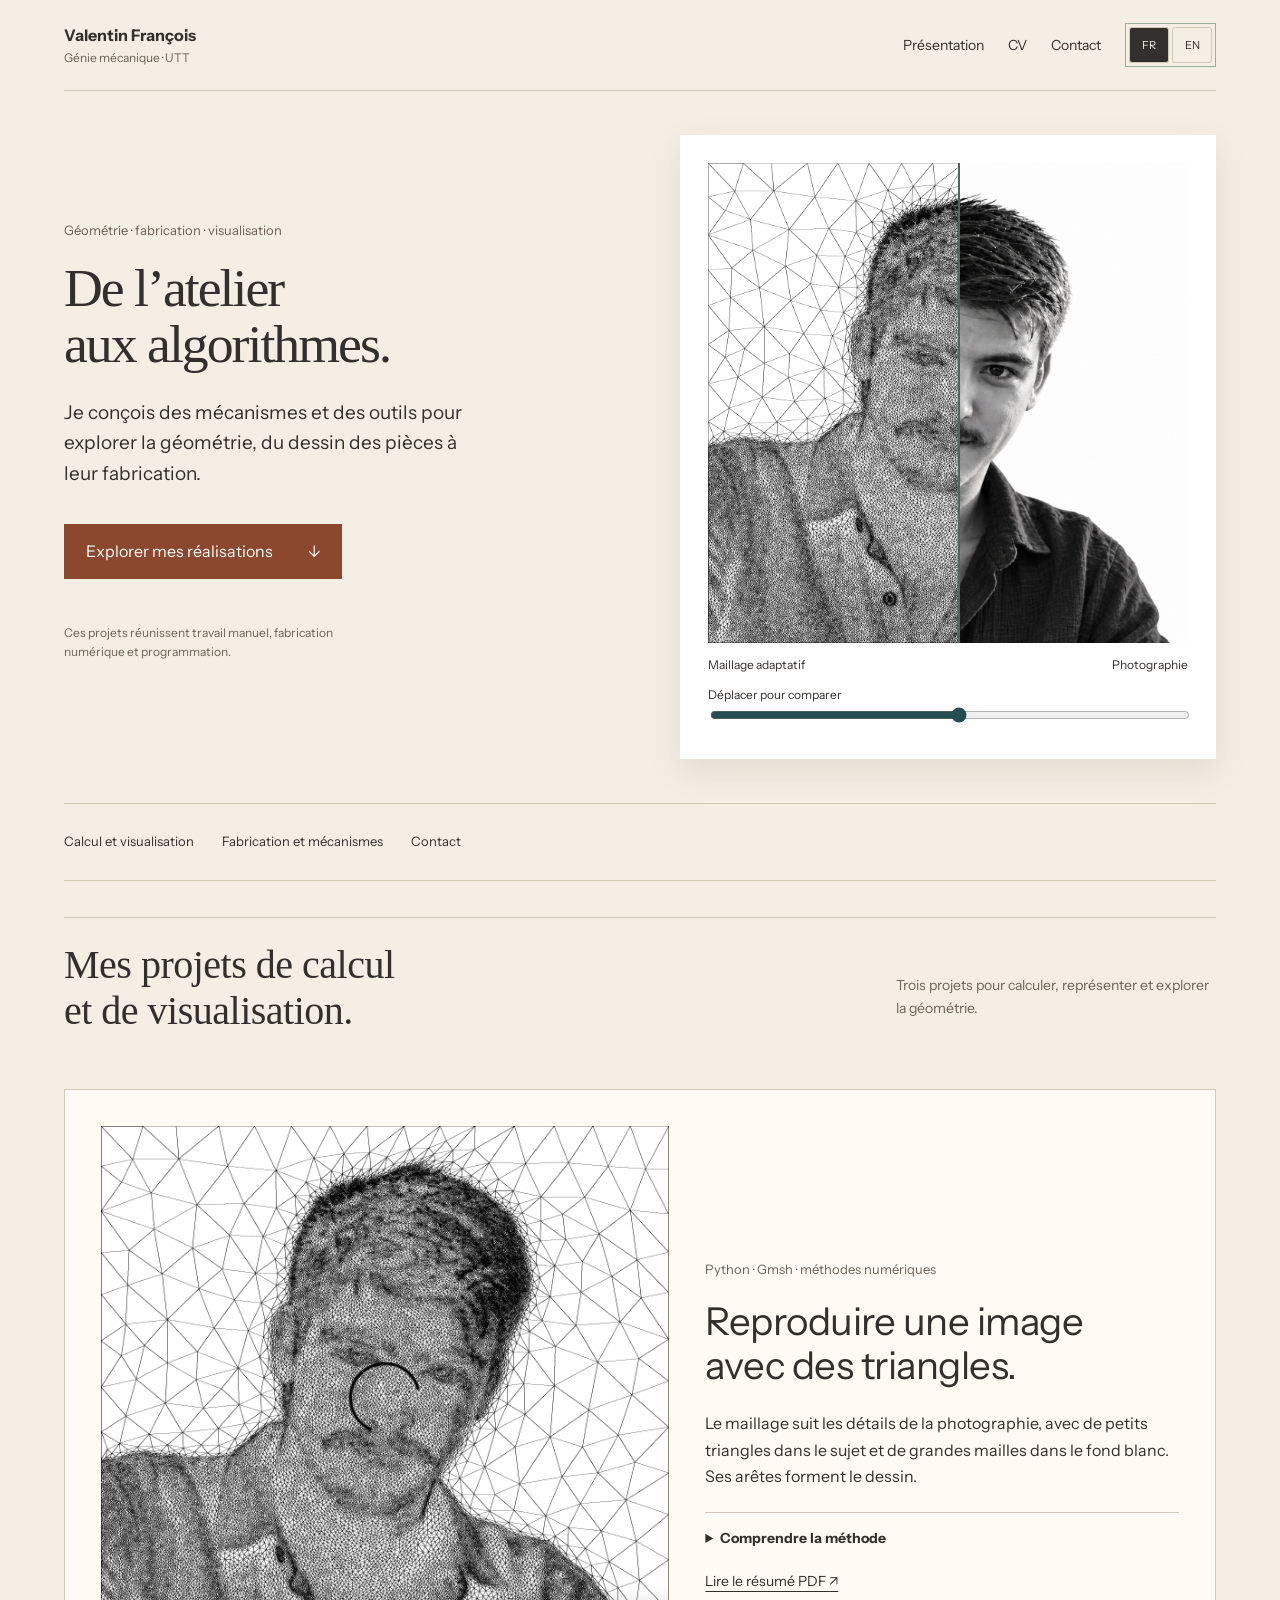
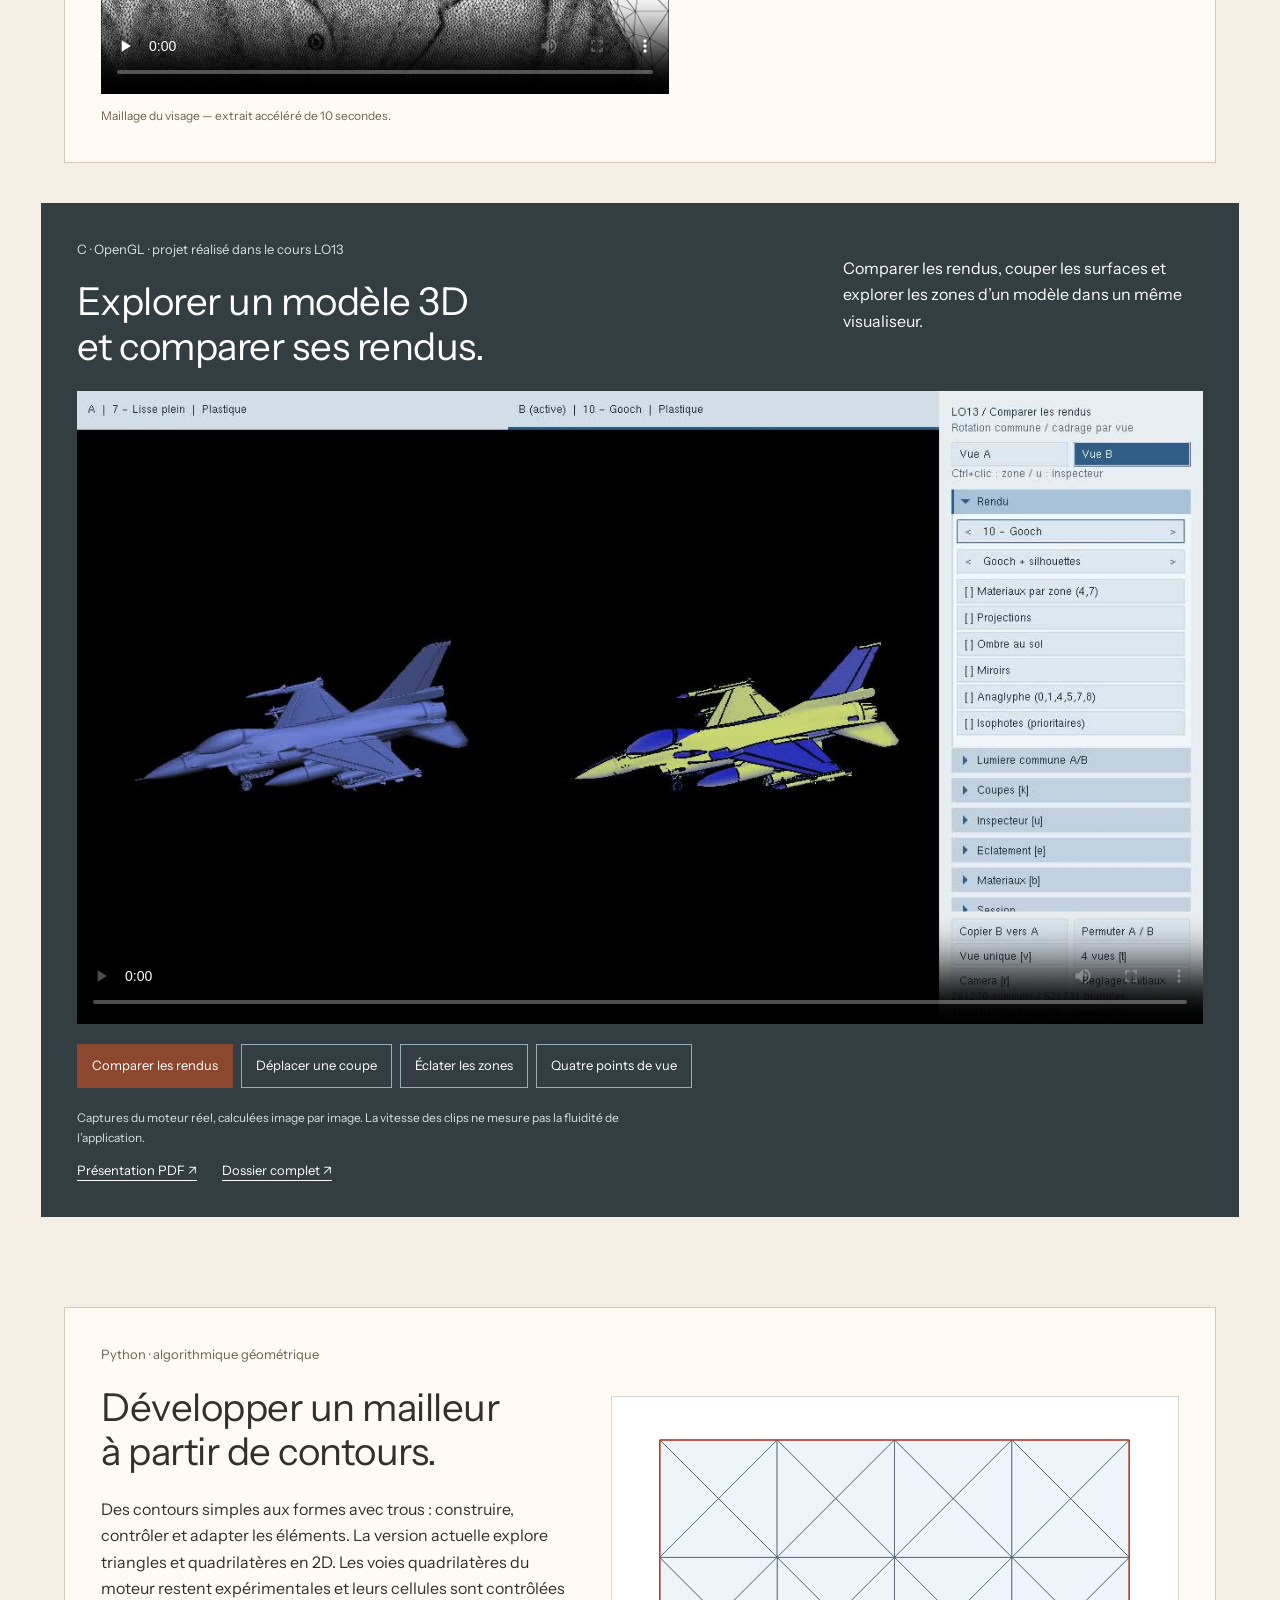
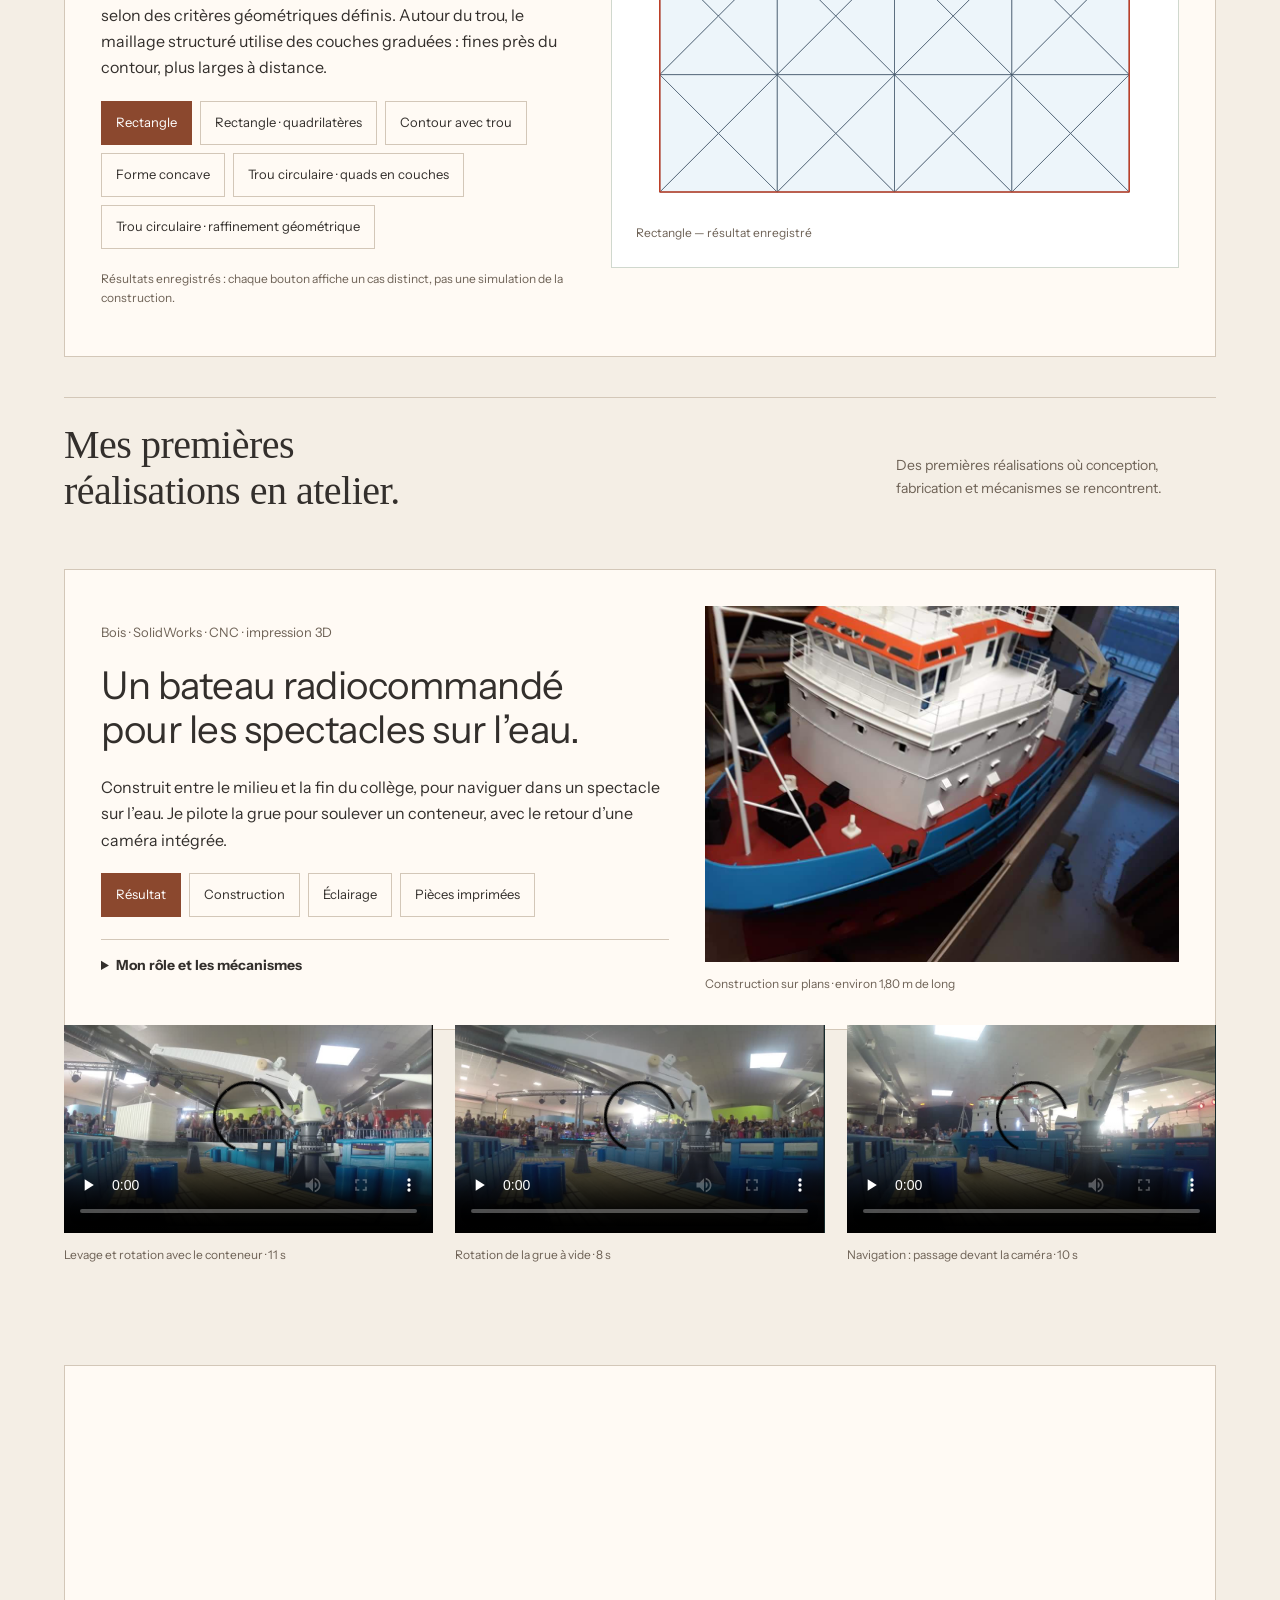
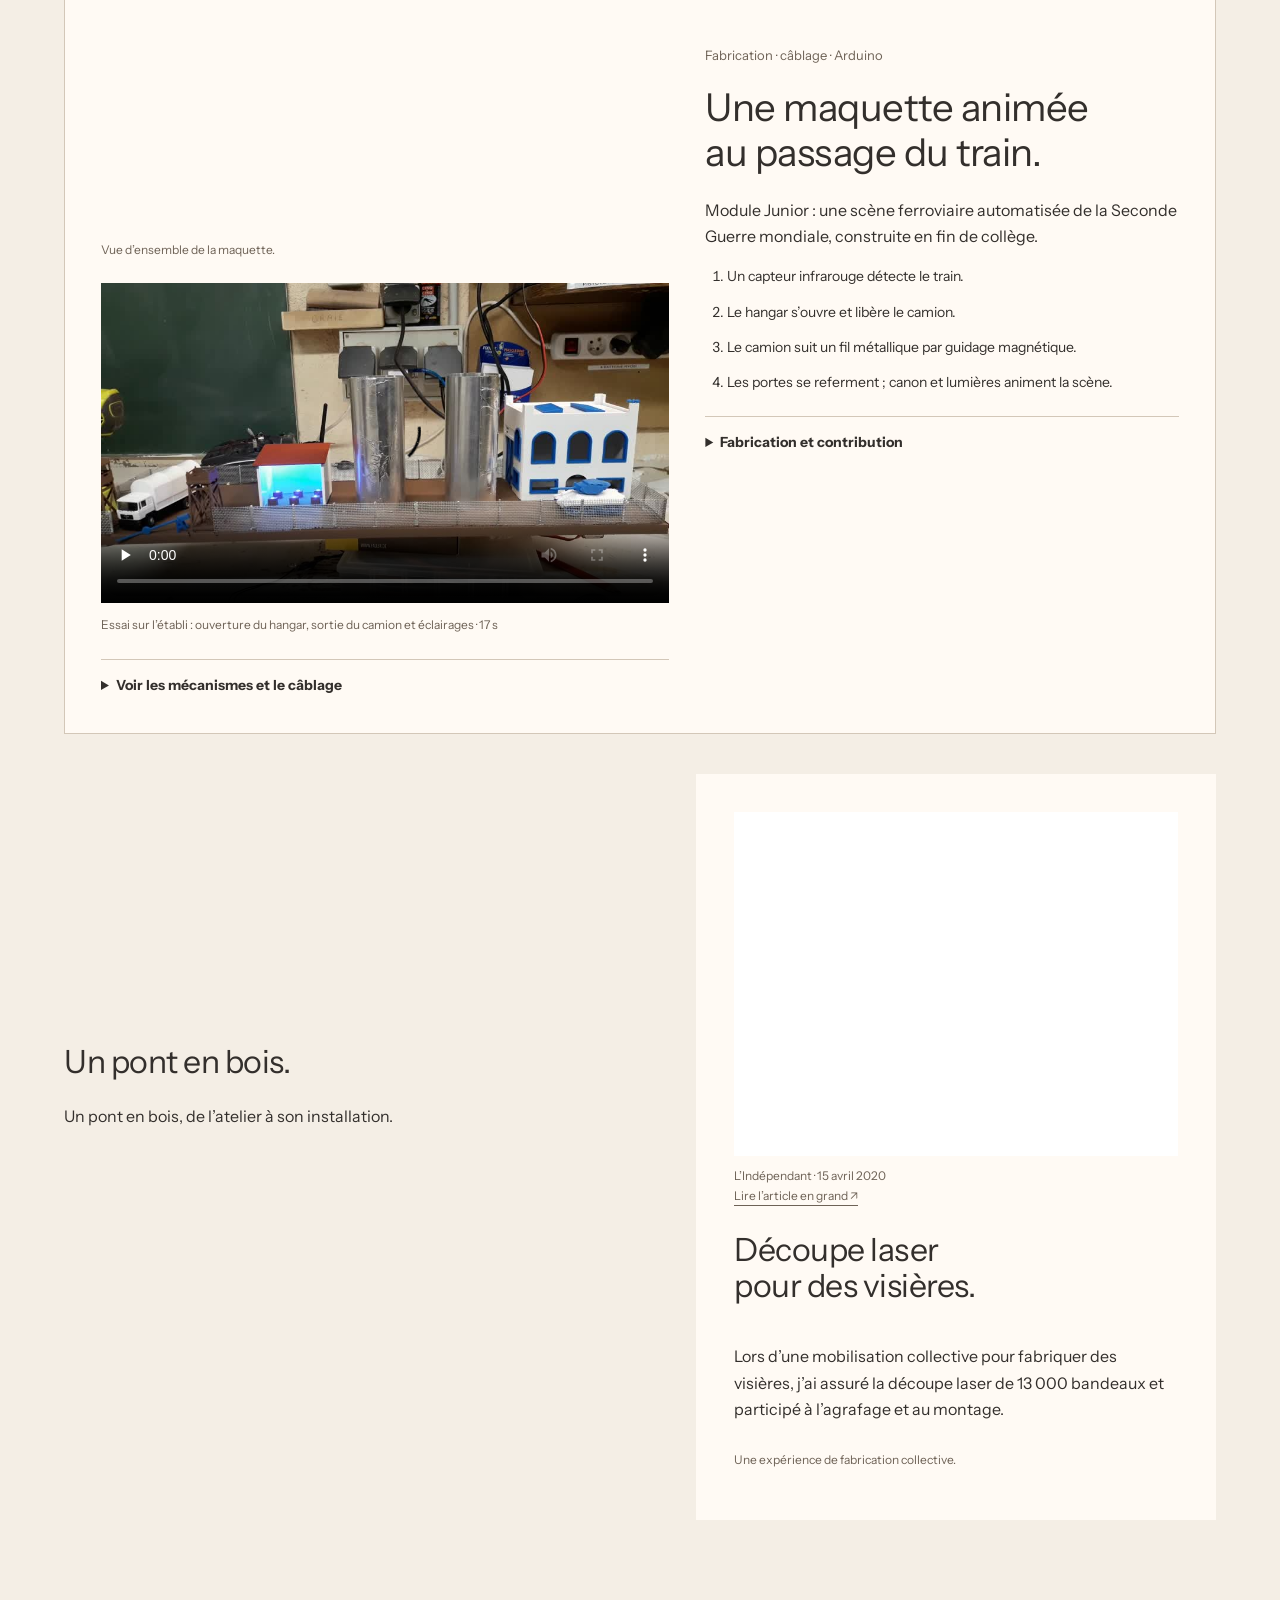
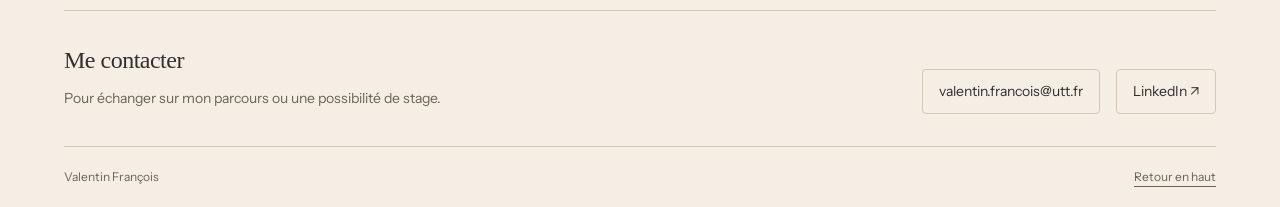
==== commit 1f32f56d: "Versionner les liens CV et ressources pour eviter les caches anciens" ====
--- a/portfolio.html
+++ b/portfolio.html
@@ -1,6 +1,6 @@
-<!doctype html><html lang="fr"><head><meta charset="utf-8"><meta name="viewport" content="width=device-width,initial-scale=1"><meta name="referrer" content="no-referrer"><meta http-equiv="Content-Security-Policy" content="default-src 'self'; script-src 'self'; style-src 'self'; img-src 'self' data:; media-src 'self'; font-src 'self'; connect-src 'none'; object-src 'none'; base-uri 'none'; form-action 'none'"><title>Valentin François — Portfolio</title><link rel="stylesheet" href="shared/portfolio-base.css"><link rel="stylesheet" href="shared/common.css"><link rel="stylesheet" href="shared/round-three.css"><link rel="stylesheet" href="theme.css"><link rel="stylesheet" href="shared/album-variations.css"><script src="shared/projects.js" defer></script><link rel="stylesheet" href="responsive.css"><meta name="description" content="Une sélection de mes projets en conception, fabrication, calcul et visualisation. Ce portfolio retrace mon parcours, de mes premières réalisations en atelier à mes travaux actuels."><meta property="og:title" content="Valentin François — Portfolio"><meta property="og:description" content="Une sélection de mes projets en conception, fabrication, calcul et visualisation. Ce portfolio retrace mon parcours, de mes premières réalisations en atelier à mes travaux actuels."><meta property="og:type" content="website"><meta property="og:url" content="https://valentin-francois.github.io/portfolio.html"><meta property="og:image" content="https://valentin-francois.github.io/assets/portfolio-preview.png"><meta property="og:image:width" content="1200"><meta property="og:image:height" content="627"><link rel="canonical" href="https://valentin-francois.github.io/portfolio.html"><link rel="stylesheet" href="shared/publication.css"><script src="i18n.js" defer></script></head><body class="round-three album album-edition portfolio"><a class="skip" href="#contenu">Aller au contenu</a><header class="site-header"><a class="brand" href="index.html">Valentin François<span>Génie mécanique · UTT</span></a><nav aria-label="Navigation principale"><a href="index.html">Présentation</a><a data-cv-link href="output/pdf/CV-Valentin-Francois-FR-illustre.pdf">CV</a><a href="#contact">Contact</a><div class="language-switch" role="group" aria-label="Langue"><button type="button" data-language="fr" aria-pressed="true">FR</button><button type="button" data-language="en" aria-pressed="false">EN</button></div></nav></header><main id="contenu"><section class="hero portfolio-intro"><div class="hero-copy"><p class="intro">Géométrie · fabrication · visualisation</p><h1>De l’atelier <br>aux algorithmes.</h1><p class="lead">Je conçois des mécanismes et des outils pour explorer la géométrie, du dessin des pièces à leur fabrication.</p><a class="button" href="#numerique">Explorer mes réalisations <span>↓</span></a><p class="aside">Ces projets réunissent travail manuel, fabrication numérique et programmation.</p></div><div class="hero-visual"><div class="compare" id="compare"><img src="assets/Profil-original.png" alt="Portrait original utilisé pour le maillage"><img class="overlay" src="assets/maillage-noir-valide.png" alt="Même portrait reproduit uniquement par des arêtes de triangles"><div class="divider"></div></div><div class="compare-labels"><span>Maillage adaptatif</span><span>Photographie</span></div><label class="range-label" for="reveal">Déplacer pour comparer</label><input id="reveal" type="range" min="0" max="100" value="52" aria-label="Part du portrait maillé visible"></div></section><nav class="reading-nav" aria-label="Accès aux projets"><a href="#numerique">Calcul et visualisation</a><a href="#atelier">Fabrication et mécanismes</a><a href="#contact">Contact</a></nav><section id="numerique" class="projects"><div class="section-heading"><h2>Mes projets de calcul <br>et de visualisation.</h2><p>Trois projets pour calculer, représenter et explorer la géométrie.</p></div>
-<article class="image-project"><div><p class="category">Python · Gmsh · méthodes numériques</p><h3>Reproduire une image <br>avec des triangles.</h3><p>Le maillage suit les détails de la photographie, avec de petits triangles dans le sujet et de grandes mailles dans le fond blanc. Ses arêtes forment le dessin.</p><details><summary>Comprendre la méthode</summary><p>Les variations des niveaux de gris guident la taille et l’orientation des triangles. Le laboratoire compare plusieurs métriques, reconstruit l’image et mesure les erreurs. La qualité du dessin se juge aussi visuellement.</p><a href="assets/Fonctionnement-detaille-maillage-image.html">Fonctionnement détaillé ↗</a></details><a class="text-link" href="assets/Pitch-projet-maillage-image.pdf">Lire le résumé PDF ↗</a></div><figure><video controls playsinline preload="none" poster="assets/maillage-noir-valide.png" src="assets/profil-derniere-passe-10s.mp4"></video><figcaption>Maillage du visage — extrait accéléré de 10 secondes.</figcaption></figure></article>
-<article class="lo13"><div class="lo13-heading"><div><p class="category">C · OpenGL · projet réalisé dans le cours LO13</p><h3>Explorer un modèle 3D <br>et comparer ses rendus.</h3></div><p>Comparer les rendus, couper les surfaces et explorer les zones d’un modèle dans un même visualiseur.</p></div><video id="lo-video" controls playsinline preload="metadata" poster="assets/04_comparaison_gooch-poster.jpg" src="assets/04_comparaison_gooch.mp4"></video><div class="choices" aria-label="Choisir une démonstration du visualiseur 3D"><button aria-pressed="true" data-video="04_comparaison_gooch.mp4" data-poster="04_comparaison_gooch-poster.jpg">Comparer les rendus</button><button aria-pressed="false" data-video="05_coupe_mobile.mp4" data-poster="05_coupe_mobile-poster.jpg">Déplacer une coupe</button><button aria-pressed="false" data-video="10_eclatement_global.mp4" data-poster="10_eclatement_global-poster.jpg">Éclater les zones</button><button aria-pressed="false" data-video="15_quatre_vues_rotation.mp4" data-poster="15_quatre_vues_rotation-poster.jpg">Quatre points de vue</button></div><p class="caption">Captures du moteur réel, calculées image par image. La vitesse des clips ne mesure pas la fluidité de l’application.</p><div class="doc-links"><a href="assets/Visualisation-3D-Presentation.pdf">Présentation PDF ↗</a><a href="assets/Visualisation-3D-Dossier-complet.pdf">Dossier complet ↗</a></div></article>
+<!doctype html><html lang="fr"><head><meta charset="utf-8"><meta name="viewport" content="width=device-width,initial-scale=1"><meta name="referrer" content="no-referrer"><meta http-equiv="Content-Security-Policy" content="default-src 'self'; script-src 'self'; style-src 'self'; img-src 'self' data:; media-src 'self'; font-src 'self'; connect-src 'none'; object-src 'none'; base-uri 'none'; form-action 'none'"><title>Valentin François — Portfolio</title><link rel="stylesheet" href="shared/portfolio-base.css?v=52163b286e80"><link rel="stylesheet" href="shared/common.css?v=287ab3aba1d5"><link rel="stylesheet" href="shared/round-three.css?v=5eefbe527104"><link rel="stylesheet" href="theme.css?v=60406e2968bf"><link rel="stylesheet" href="shared/album-variations.css?v=f61e6656d7dc"><script src="shared/projects.js?v=78ded8b735da" defer></script><link rel="stylesheet" href="responsive.css?v=bce520d89175"><meta name="description" content="Une sélection de mes projets en conception, fabrication, calcul et visualisation. Ce portfolio retrace mon parcours, de mes premières réalisations en atelier à mes travaux actuels."><meta property="og:title" content="Valentin François — Portfolio"><meta property="og:description" content="Une sélection de mes projets en conception, fabrication, calcul et visualisation. Ce portfolio retrace mon parcours, de mes premières réalisations en atelier à mes travaux actuels."><meta property="og:type" content="website"><meta property="og:url" content="https://valentin-francois.github.io/portfolio.html"><meta property="og:image" content="https://valentin-francois.github.io/assets/portfolio-preview.png"><meta property="og:image:width" content="1200"><meta property="og:image:height" content="627"><link rel="canonical" href="https://valentin-francois.github.io/portfolio.html"><link rel="stylesheet" href="shared/publication.css?v=a9c066d909a7"><script src="i18n.js?v=01ff9d672e42" defer></script></head><body class="round-three album album-edition portfolio"><a class="skip" href="#contenu">Aller au contenu</a><header class="site-header"><a class="brand" href="index.html">Valentin François<span>Génie mécanique · UTT</span></a><nav aria-label="Navigation principale"><a href="index.html">Présentation</a><a data-cv-link href="output/pdf/CV-Valentin-Francois-FR-illustre.pdf?v=7b9af9a30fbf">CV</a><a href="#contact">Contact</a><div class="language-switch" role="group" aria-label="Langue"><button type="button" data-language="fr" aria-pressed="true">FR</button><button type="button" data-language="en" aria-pressed="false">EN</button></div></nav></header><main id="contenu"><section class="hero portfolio-intro"><div class="hero-copy"><p class="intro">Géométrie · fabrication · visualisation</p><h1>De l’atelier <br>aux algorithmes.</h1><p class="lead">Je conçois des mécanismes et des outils pour explorer la géométrie, du dessin des pièces à leur fabrication.</p><a class="button" href="#numerique">Explorer mes réalisations <span>↓</span></a><p class="aside">Ces projets réunissent travail manuel, fabrication numérique et programmation.</p></div><div class="hero-visual"><div class="compare" id="compare"><img src="assets/Profil-original.png" alt="Portrait original utilisé pour le maillage"><img class="overlay" src="assets/maillage-noir-valide.png" alt="Même portrait reproduit uniquement par des arêtes de triangles"><div class="divider"></div></div><div class="compare-labels"><span>Maillage adaptatif</span><span>Photographie</span></div><label class="range-label" for="reveal">Déplacer pour comparer</label><input id="reveal" type="range" min="0" max="100" value="52" aria-label="Part du portrait maillé visible"></div></section><nav class="reading-nav" aria-label="Accès aux projets"><a href="#numerique">Calcul et visualisation</a><a href="#atelier">Fabrication et mécanismes</a><a href="#contact">Contact</a></nav><section id="numerique" class="projects"><div class="section-heading"><h2>Mes projets de calcul <br>et de visualisation.</h2><p>Trois projets pour calculer, représenter et explorer la géométrie.</p></div>
+<article class="image-project"><div><p class="category">Python · Gmsh · méthodes numériques</p><h3>Reproduire une image <br>avec des triangles.</h3><p>Le maillage suit les détails de la photographie, avec de petits triangles dans le sujet et de grandes mailles dans le fond blanc. Ses arêtes forment le dessin.</p><details><summary>Comprendre la méthode</summary><p>Les variations des niveaux de gris guident la taille et l’orientation des triangles. Le laboratoire compare plusieurs métriques, reconstruit l’image et mesure les erreurs. La qualité du dessin se juge aussi visuellement.</p><a href="assets/Fonctionnement-detaille-maillage-image.html">Fonctionnement détaillé ↗</a></details><a class="text-link" href="assets/Pitch-projet-maillage-image.pdf?v=b7feba1427c4">Lire le résumé PDF ↗</a></div><figure><video controls playsinline preload="none" poster="assets/maillage-noir-valide.png" src="assets/profil-derniere-passe-10s.mp4"></video><figcaption>Maillage du visage — extrait accéléré de 10 secondes.</figcaption></figure></article>
+<article class="lo13"><div class="lo13-heading"><div><p class="category">C · OpenGL · projet réalisé dans le cours LO13</p><h3>Explorer un modèle 3D <br>et comparer ses rendus.</h3></div><p>Comparer les rendus, couper les surfaces et explorer les zones d’un modèle dans un même visualiseur.</p></div><video id="lo-video" controls playsinline preload="metadata" poster="assets/04_comparaison_gooch-poster.jpg" src="assets/04_comparaison_gooch.mp4"></video><div class="choices" aria-label="Choisir une démonstration du visualiseur 3D"><button aria-pressed="true" data-video="04_comparaison_gooch.mp4" data-poster="04_comparaison_gooch-poster.jpg">Comparer les rendus</button><button aria-pressed="false" data-video="05_coupe_mobile.mp4" data-poster="05_coupe_mobile-poster.jpg">Déplacer une coupe</button><button aria-pressed="false" data-video="10_eclatement_global.mp4" data-poster="10_eclatement_global-poster.jpg">Éclater les zones</button><button aria-pressed="false" data-video="15_quatre_vues_rotation.mp4" data-poster="15_quatre_vues_rotation-poster.jpg">Quatre points de vue</button></div><p class="caption">Captures du moteur réel, calculées image par image. La vitesse des clips ne mesure pas la fluidité de l’application.</p><div class="doc-links"><a href="assets/Visualisation-3D-Presentation.pdf?v=8cfa90db1344">Présentation PDF ↗</a><a href="assets/Visualisation-3D-Dossier-complet.pdf?v=7bf4590d0b99">Dossier complet ↗</a></div></article>
 <article class="mesh-project"><div><p class="category">Python · algorithmique géométrique</p><h3>Développer un mailleur <br>à partir de contours.</h3><p>Des contours simples aux formes avec trous : construire, contrôler et adapter les éléments. La version actuelle explore triangles et quadrilatères en 2D. Les voies quadrilatères du moteur restent expérimentales et leurs cellules sont contrôlées selon des critères géométriques définis. Autour du trou, le maillage structuré utilise des couches graduées : fines près du contour, plus larges à distance.</p><div class="choices vertical" aria-label="Choisir un résultat du Mailleur"><button aria-pressed="true" data-mesh="rectangle">Rectangle</button><button aria-pressed="false" data-mesh="quadSimple">Rectangle · quadrilatères</button><button aria-pressed="false" data-mesh="trou">Contour avec trou</button><button aria-pressed="false" data-mesh="u">Forme concave</button><button aria-pressed="false" data-mesh="quad">Trou circulaire · quads en couches</button><button aria-pressed="false" data-mesh="geometrique">Trou circulaire · raffinement géométrique</button></div><p class="caption">Résultats enregistrés : chaque bouton affiche un cas distinct, pas une simulation de la construction.</p></div><figure class="mesh-sheet"><img id="mesh-image" src="assets/mailleur-rectangle.svg" alt="Résultat enregistré du maillage d’un rectangle"><figcaption id="mesh-caption" aria-live="polite">Rectangle — maillage enregistré</figcaption></figure></article></section>
 <section id="atelier" class="workshop"><div class="section-heading"><h2>Mes premières <br>réalisations en atelier.</h2><p>Des premières réalisations où conception, fabrication et mécanismes se rencontrent.</p></div><article class="boat"><figure><img id="boat-image" loading="lazy" src="assets/130-FB_IMG_1637682945299.jpg" alt="Maquette de bateau en bois, cabine et pont détaillés"><figcaption>Construction sur plans · environ 1,80 m de long</figcaption></figure><div><p class="category">Bois · SolidWorks · CNC · impression 3D</p><h3>Un bateau radiocommandé <br>pour les spectacles sur l’eau.</h3><p>Construit entre le milieu et la fin du collège, pour naviguer dans un spectacle sur l’eau. Je pilote la grue pour soulever un conteneur, avec le retour d’une caméra intégrée.</p><div class="choices" aria-label="Explorer le bateau"><button data-boat="130-FB_IMG_1637682945299.jpg" aria-pressed="true">Résultat</button><button data-boat="135-FB_IMG_1637682981006.jpg" aria-pressed="false">Construction</button><button data-boat="138-FB_IMG_1637683509797.jpg" aria-pressed="false">Éclairage</button><button data-boat="142-FB_IMG_1637687394348.jpg" aria-pressed="false">Pièces imprimées</button></div><details><summary>Mon rôle et les mécanismes</summary><p>J’ai construit mon propre bateau à partir de plans, avec l’aide de mon père. Cabine usinée à la CNC, accastillage imprimé en 3D, grue dessinée en CAO.</p><p>Rotation de la grue, levage par vérin électrique, crochet sur treuil et caméra intégrée. Télécommande commune pour la navigation, la grue et deux lances à eau ; propulseur d’étrave et deux hélices arrière.</p></details></div></article>
 <div class="boat-clips" aria-label="Vidéos du bateau et de sa grue"><figure><video controls playsinline preload="none" poster="assets/bateau-grue-levage-rotation.jpg" src="assets/bateau-grue-levage-rotation.mp4"></video><figcaption>Levage et rotation avec le conteneur · 11 s</figcaption></figure><figure><video controls playsinline preload="none" poster="assets/bateau-grue-rotation.jpg" src="assets/bateau-grue-rotation.mp4"></video><figcaption>Rotation de la grue à vide · 8 s</figcaption></figure><figure><video controls playsinline preload="none" poster="assets/bateau-navigation-10s.jpg" src="assets/bateau-navigation-10s.mp4"></video><figcaption>Navigation : passage devant la caméra · 10 s</figcaption></figure></div>
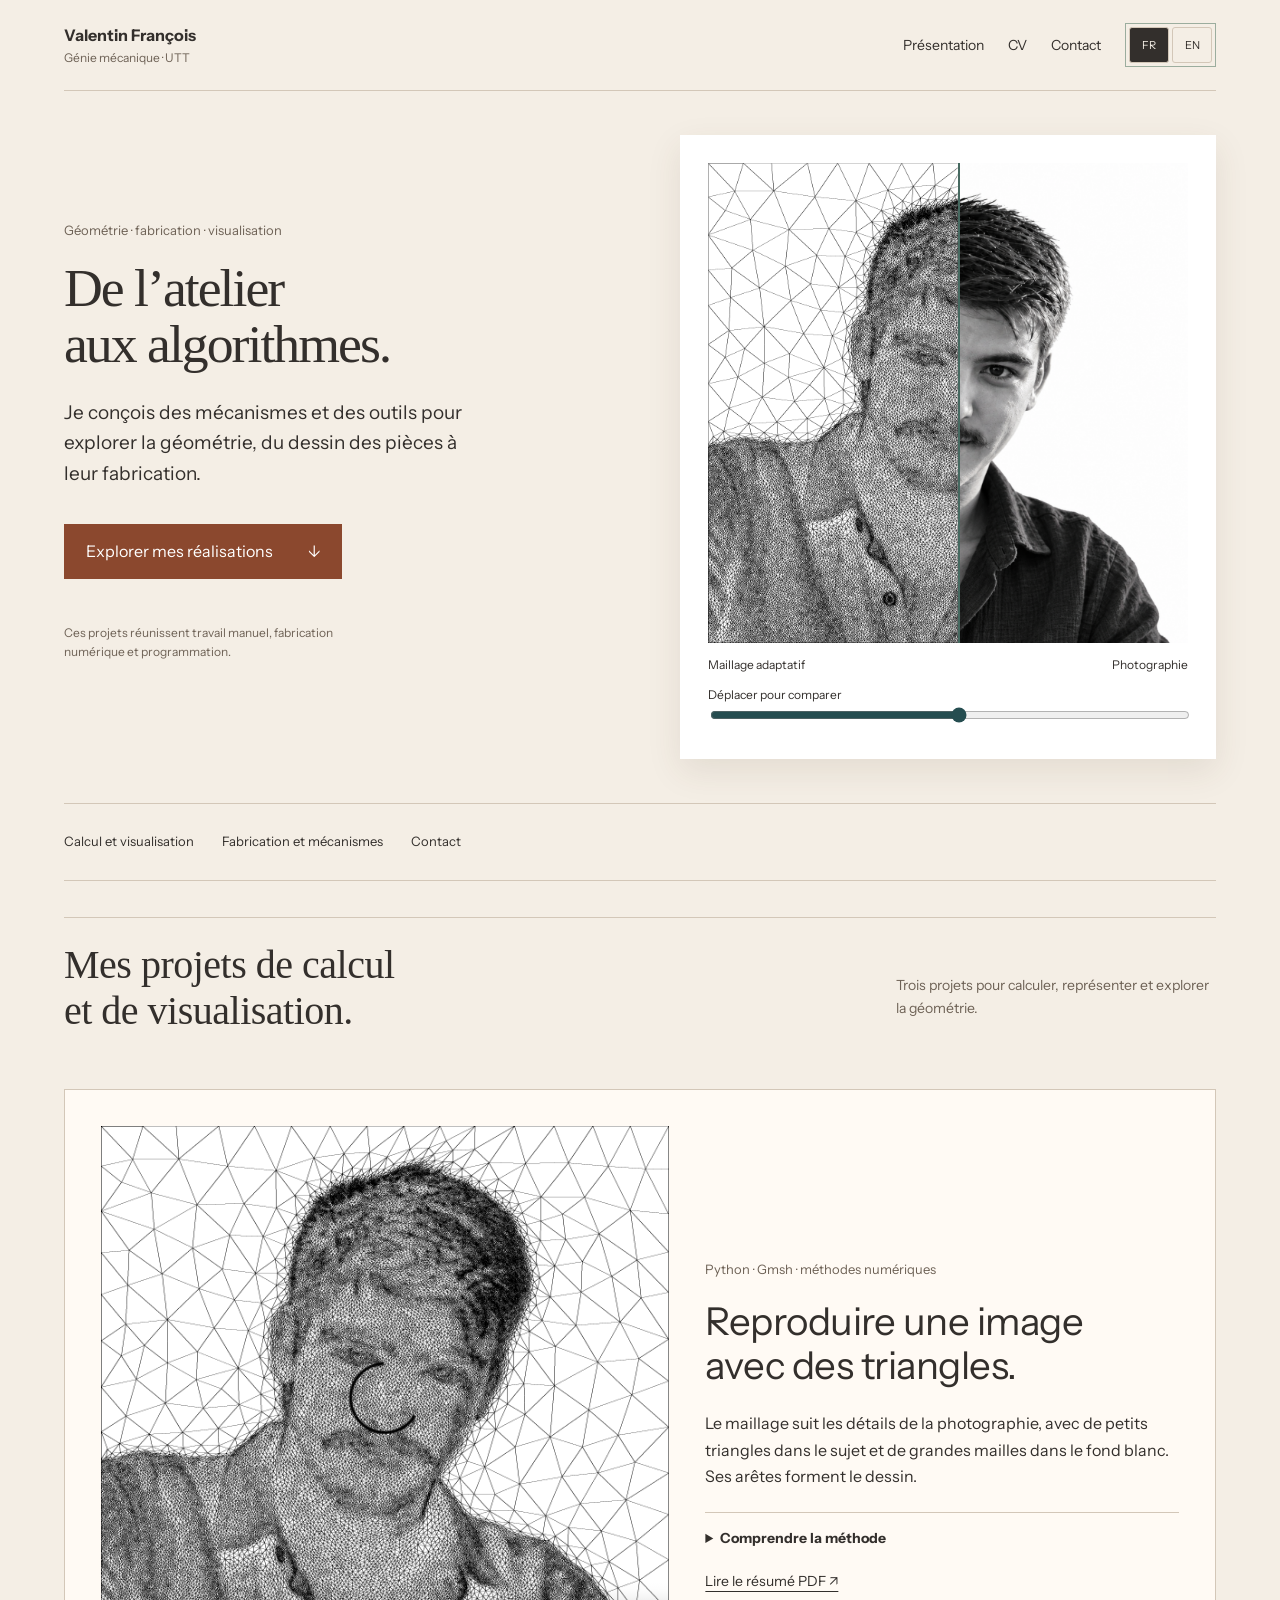
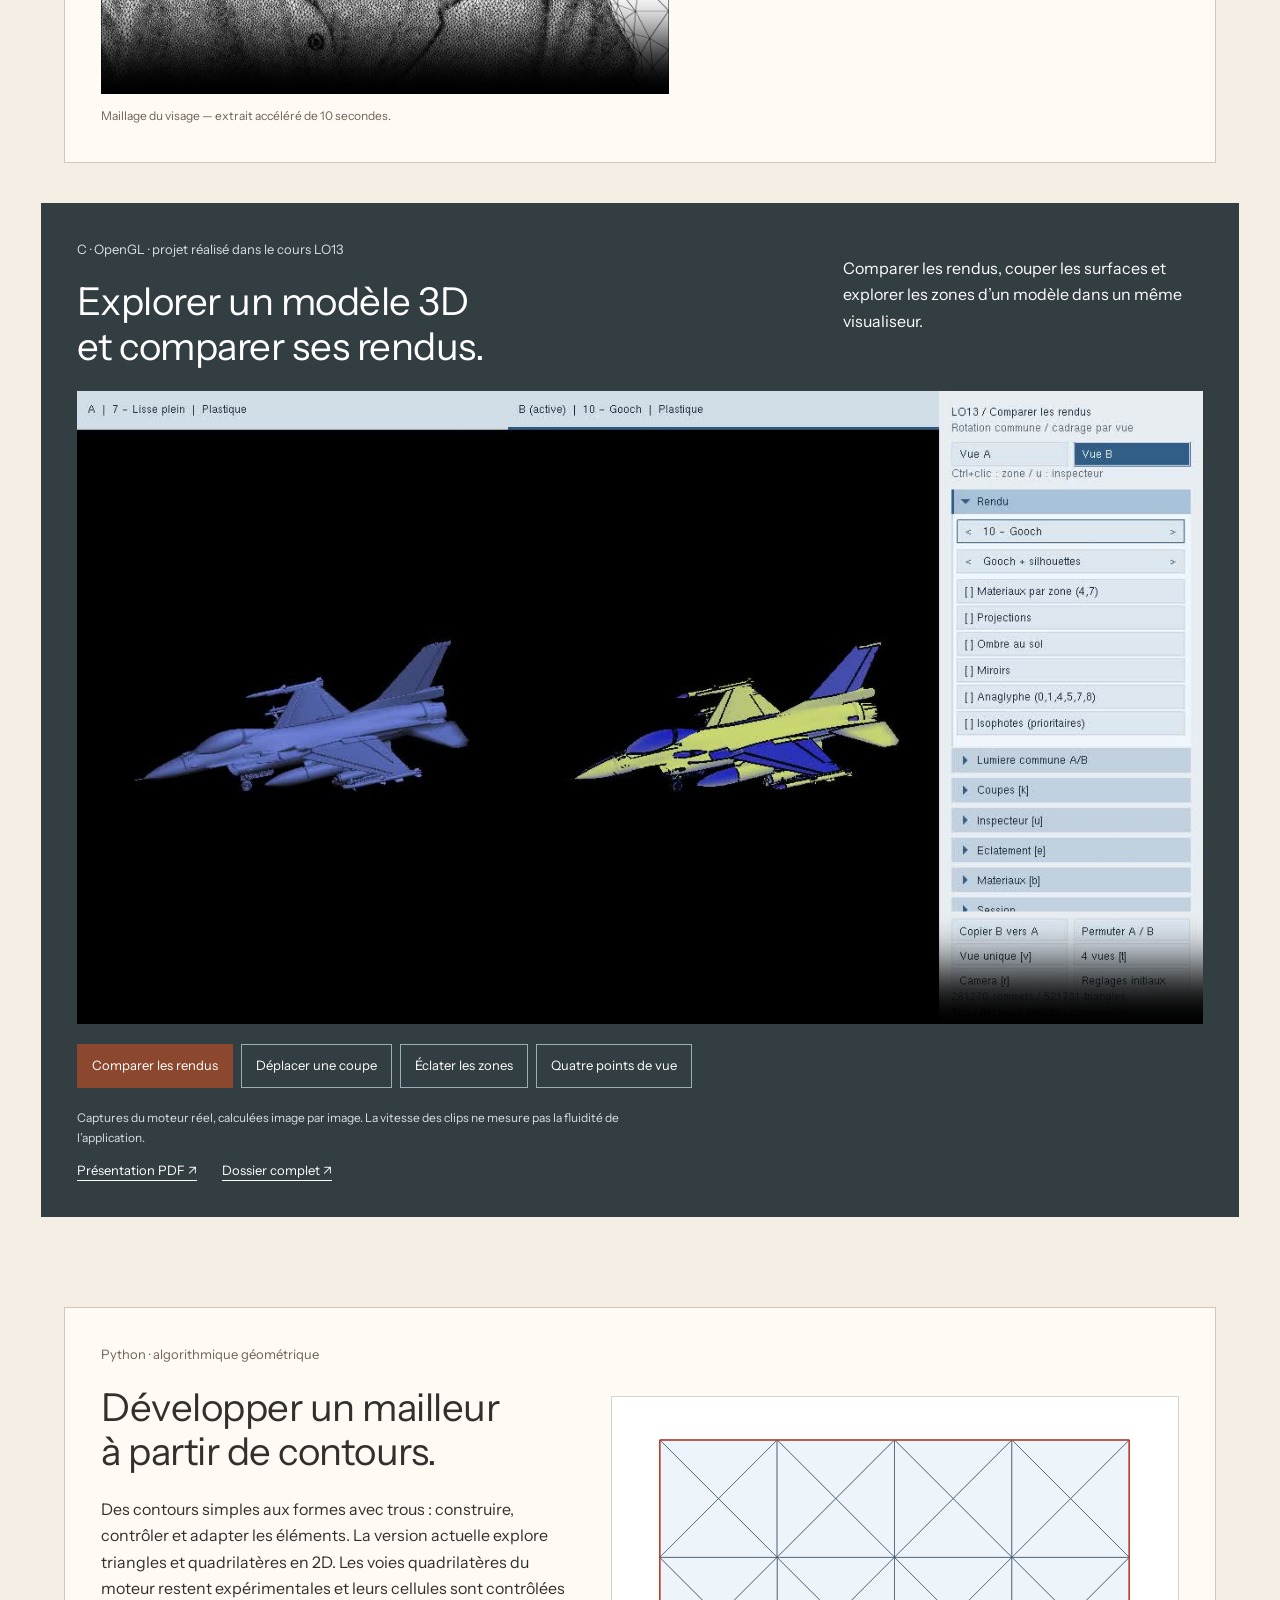
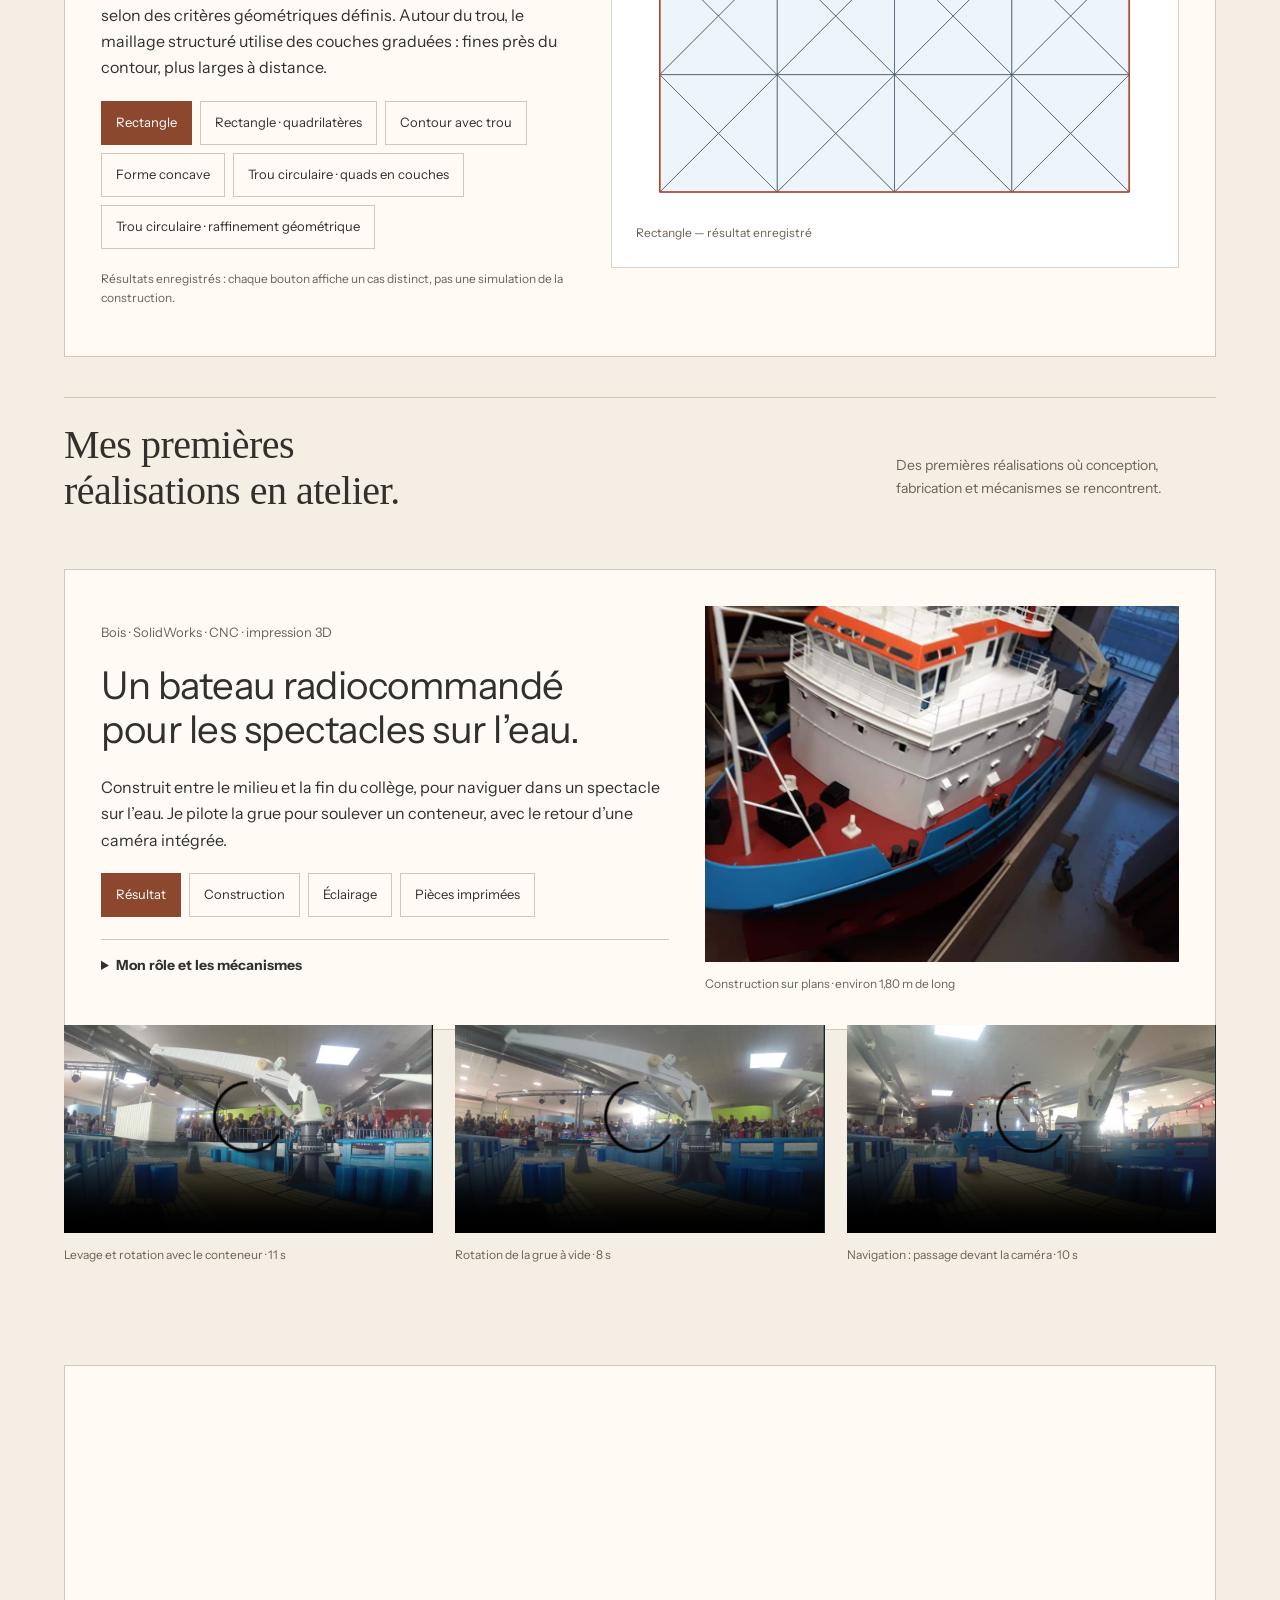
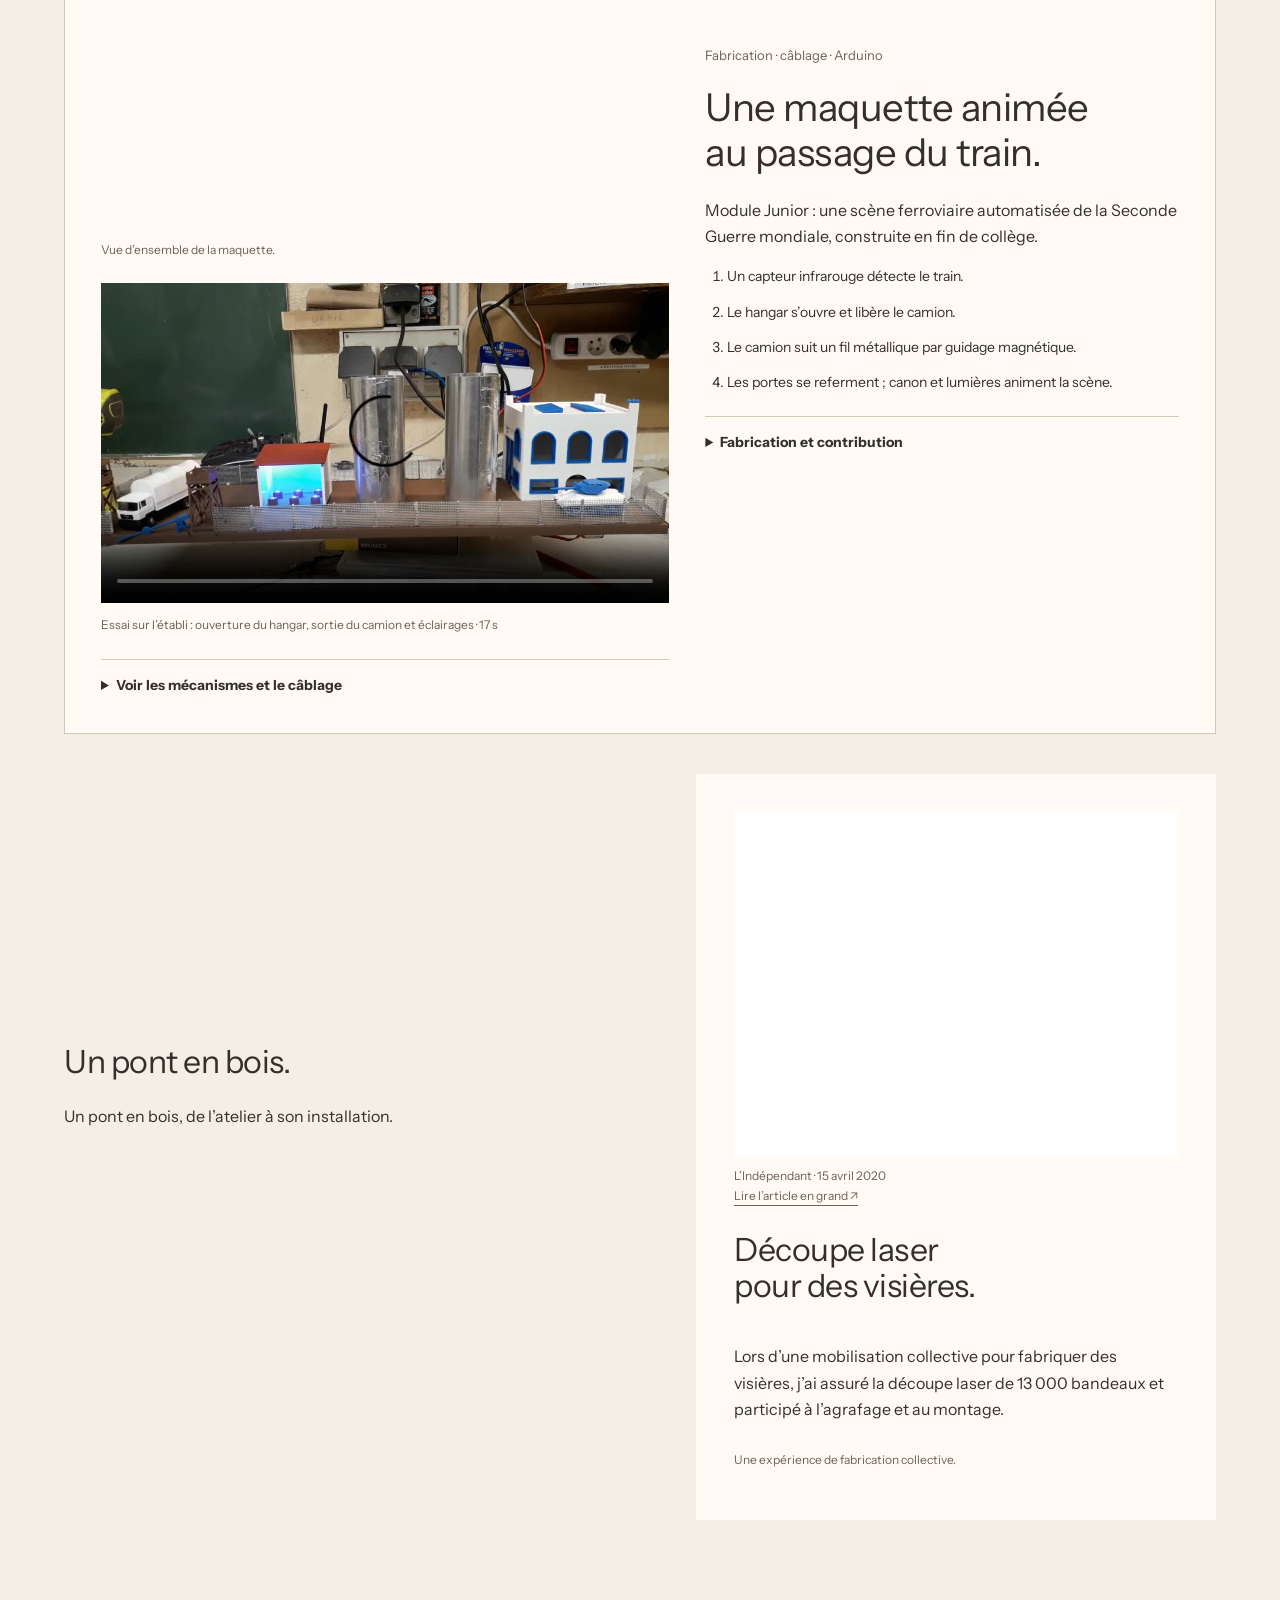
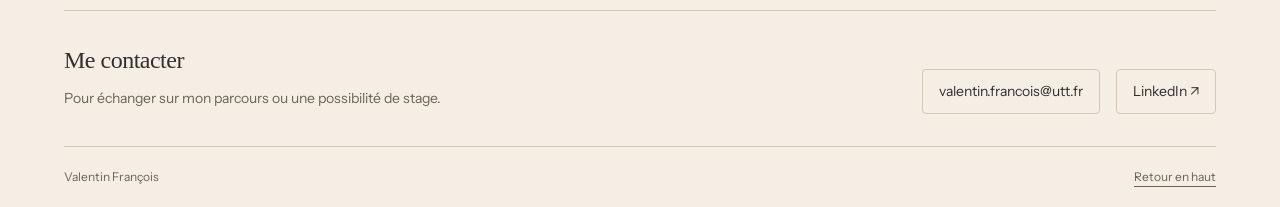
==== commit 461e7c05: "Conserver la lecture lors du changement de demonstration video" ====
--- a/portfolio.html
+++ b/portfolio.html
@@ -1,4 +1,4 @@
-<!doctype html><html lang="fr"><head><meta charset="utf-8"><meta name="viewport" content="width=device-width,initial-scale=1"><meta name="referrer" content="no-referrer"><meta http-equiv="Content-Security-Policy" content="default-src 'self'; script-src 'self'; style-src 'self'; img-src 'self' data:; media-src 'self'; font-src 'self'; connect-src 'none'; object-src 'none'; base-uri 'none'; form-action 'none'"><title>Valentin François — Portfolio</title><link rel="stylesheet" href="shared/portfolio-base.css?v=52163b286e80"><link rel="stylesheet" href="shared/common.css?v=287ab3aba1d5"><link rel="stylesheet" href="shared/round-three.css?v=5eefbe527104"><link rel="stylesheet" href="theme.css?v=60406e2968bf"><link rel="stylesheet" href="shared/album-variations.css?v=f61e6656d7dc"><script src="shared/projects.js?v=78ded8b735da" defer></script><link rel="stylesheet" href="responsive.css?v=bce520d89175"><meta name="description" content="Une sélection de mes projets en conception, fabrication, calcul et visualisation. Ce portfolio retrace mon parcours, de mes premières réalisations en atelier à mes travaux actuels."><meta property="og:title" content="Valentin François — Portfolio"><meta property="og:description" content="Une sélection de mes projets en conception, fabrication, calcul et visualisation. Ce portfolio retrace mon parcours, de mes premières réalisations en atelier à mes travaux actuels."><meta property="og:type" content="website"><meta property="og:url" content="https://valentin-francois.github.io/portfolio.html"><meta property="og:image" content="https://valentin-francois.github.io/assets/portfolio-preview.png"><meta property="og:image:width" content="1200"><meta property="og:image:height" content="627"><link rel="canonical" href="https://valentin-francois.github.io/portfolio.html"><link rel="stylesheet" href="shared/publication.css?v=a9c066d909a7"><script src="i18n.js?v=01ff9d672e42" defer></script></head><body class="round-three album album-edition portfolio"><a class="skip" href="#contenu">Aller au contenu</a><header class="site-header"><a class="brand" href="index.html">Valentin François<span>Génie mécanique · UTT</span></a><nav aria-label="Navigation principale"><a href="index.html">Présentation</a><a data-cv-link href="output/pdf/CV-Valentin-Francois-FR-illustre.pdf?v=7b9af9a30fbf">CV</a><a href="#contact">Contact</a><div class="language-switch" role="group" aria-label="Langue"><button type="button" data-language="fr" aria-pressed="true">FR</button><button type="button" data-language="en" aria-pressed="false">EN</button></div></nav></header><main id="contenu"><section class="hero portfolio-intro"><div class="hero-copy"><p class="intro">Géométrie · fabrication · visualisation</p><h1>De l’atelier <br>aux algorithmes.</h1><p class="lead">Je conçois des mécanismes et des outils pour explorer la géométrie, du dessin des pièces à leur fabrication.</p><a class="button" href="#numerique">Explorer mes réalisations <span>↓</span></a><p class="aside">Ces projets réunissent travail manuel, fabrication numérique et programmation.</p></div><div class="hero-visual"><div class="compare" id="compare"><img src="assets/Profil-original.png" alt="Portrait original utilisé pour le maillage"><img class="overlay" src="assets/maillage-noir-valide.png" alt="Même portrait reproduit uniquement par des arêtes de triangles"><div class="divider"></div></div><div class="compare-labels"><span>Maillage adaptatif</span><span>Photographie</span></div><label class="range-label" for="reveal">Déplacer pour comparer</label><input id="reveal" type="range" min="0" max="100" value="52" aria-label="Part du portrait maillé visible"></div></section><nav class="reading-nav" aria-label="Accès aux projets"><a href="#numerique">Calcul et visualisation</a><a href="#atelier">Fabrication et mécanismes</a><a href="#contact">Contact</a></nav><section id="numerique" class="projects"><div class="section-heading"><h2>Mes projets de calcul <br>et de visualisation.</h2><p>Trois projets pour calculer, représenter et explorer la géométrie.</p></div>
+<!doctype html><html lang="fr"><head><meta charset="utf-8"><meta name="viewport" content="width=device-width,initial-scale=1"><meta name="referrer" content="no-referrer"><meta http-equiv="Content-Security-Policy" content="default-src 'self'; script-src 'self'; style-src 'self'; img-src 'self' data:; media-src 'self'; font-src 'self'; connect-src 'none'; object-src 'none'; base-uri 'none'; form-action 'none'"><title>Valentin François — Portfolio</title><link rel="stylesheet" href="shared/portfolio-base.css?v=52163b286e80"><link rel="stylesheet" href="shared/common.css?v=287ab3aba1d5"><link rel="stylesheet" href="shared/round-three.css?v=5eefbe527104"><link rel="stylesheet" href="theme.css?v=60406e2968bf"><link rel="stylesheet" href="shared/album-variations.css?v=f61e6656d7dc"><script src="shared/projects.js?v=736afbfdadcc" defer></script><link rel="stylesheet" href="responsive.css?v=bce520d89175"><meta name="description" content="Une sélection de mes projets en conception, fabrication, calcul et visualisation. Ce portfolio retrace mon parcours, de mes premières réalisations en atelier à mes travaux actuels."><meta property="og:title" content="Valentin François — Portfolio"><meta property="og:description" content="Une sélection de mes projets en conception, fabrication, calcul et visualisation. Ce portfolio retrace mon parcours, de mes premières réalisations en atelier à mes travaux actuels."><meta property="og:type" content="website"><meta property="og:url" content="https://valentin-francois.github.io/portfolio.html"><meta property="og:image" content="https://valentin-francois.github.io/assets/portfolio-preview.png"><meta property="og:image:width" content="1200"><meta property="og:image:height" content="627"><link rel="canonical" href="https://valentin-francois.github.io/portfolio.html"><link rel="stylesheet" href="shared/publication.css?v=a9c066d909a7"><script src="i18n.js?v=01ff9d672e42" defer></script></head><body class="round-three album album-edition portfolio"><a class="skip" href="#contenu">Aller au contenu</a><header class="site-header"><a class="brand" href="index.html">Valentin François<span>Génie mécanique · UTT</span></a><nav aria-label="Navigation principale"><a href="index.html">Présentation</a><a data-cv-link href="output/pdf/CV-Valentin-Francois-FR-illustre.pdf?v=7b9af9a30fbf">CV</a><a href="#contact">Contact</a><div class="language-switch" role="group" aria-label="Langue"><button type="button" data-language="fr" aria-pressed="true">FR</button><button type="button" data-language="en" aria-pressed="false">EN</button></div></nav></header><main id="contenu"><section class="hero portfolio-intro"><div class="hero-copy"><p class="intro">Géométrie · fabrication · visualisation</p><h1>De l’atelier <br>aux algorithmes.</h1><p class="lead">Je conçois des mécanismes et des outils pour explorer la géométrie, du dessin des pièces à leur fabrication.</p><a class="button" href="#numerique">Explorer mes réalisations <span>↓</span></a><p class="aside">Ces projets réunissent travail manuel, fabrication numérique et programmation.</p></div><div class="hero-visual"><div class="compare" id="compare"><img src="assets/Profil-original.png" alt="Portrait original utilisé pour le maillage"><img class="overlay" src="assets/maillage-noir-valide.png" alt="Même portrait reproduit uniquement par des arêtes de triangles"><div class="divider"></div></div><div class="compare-labels"><span>Maillage adaptatif</span><span>Photographie</span></div><label class="range-label" for="reveal">Déplacer pour comparer</label><input id="reveal" type="range" min="0" max="100" value="52" aria-label="Part du portrait maillé visible"></div></section><nav class="reading-nav" aria-label="Accès aux projets"><a href="#numerique">Calcul et visualisation</a><a href="#atelier">Fabrication et mécanismes</a><a href="#contact">Contact</a></nav><section id="numerique" class="projects"><div class="section-heading"><h2>Mes projets de calcul <br>et de visualisation.</h2><p>Trois projets pour calculer, représenter et explorer la géométrie.</p></div>
 <article class="image-project"><div><p class="category">Python · Gmsh · méthodes numériques</p><h3>Reproduire une image <br>avec des triangles.</h3><p>Le maillage suit les détails de la photographie, avec de petits triangles dans le sujet et de grandes mailles dans le fond blanc. Ses arêtes forment le dessin.</p><details><summary>Comprendre la méthode</summary><p>Les variations des niveaux de gris guident la taille et l’orientation des triangles. Le laboratoire compare plusieurs métriques, reconstruit l’image et mesure les erreurs. La qualité du dessin se juge aussi visuellement.</p><a href="assets/Fonctionnement-detaille-maillage-image.html">Fonctionnement détaillé ↗</a></details><a class="text-link" href="assets/Pitch-projet-maillage-image.pdf?v=b7feba1427c4">Lire le résumé PDF ↗</a></div><figure><video controls playsinline preload="none" poster="assets/maillage-noir-valide.png" src="assets/profil-derniere-passe-10s.mp4"></video><figcaption>Maillage du visage — extrait accéléré de 10 secondes.</figcaption></figure></article>
 <article class="lo13"><div class="lo13-heading"><div><p class="category">C · OpenGL · projet réalisé dans le cours LO13</p><h3>Explorer un modèle 3D <br>et comparer ses rendus.</h3></div><p>Comparer les rendus, couper les surfaces et explorer les zones d’un modèle dans un même visualiseur.</p></div><video id="lo-video" controls playsinline preload="metadata" poster="assets/04_comparaison_gooch-poster.jpg" src="assets/04_comparaison_gooch.mp4"></video><div class="choices" aria-label="Choisir une démonstration du visualiseur 3D"><button aria-pressed="true" data-video="04_comparaison_gooch.mp4" data-poster="04_comparaison_gooch-poster.jpg">Comparer les rendus</button><button aria-pressed="false" data-video="05_coupe_mobile.mp4" data-poster="05_coupe_mobile-poster.jpg">Déplacer une coupe</button><button aria-pressed="false" data-video="10_eclatement_global.mp4" data-poster="10_eclatement_global-poster.jpg">Éclater les zones</button><button aria-pressed="false" data-video="15_quatre_vues_rotation.mp4" data-poster="15_quatre_vues_rotation-poster.jpg">Quatre points de vue</button></div><p class="caption">Captures du moteur réel, calculées image par image. La vitesse des clips ne mesure pas la fluidité de l’application.</p><div class="doc-links"><a href="assets/Visualisation-3D-Presentation.pdf?v=8cfa90db1344">Présentation PDF ↗</a><a href="assets/Visualisation-3D-Dossier-complet.pdf?v=7bf4590d0b99">Dossier complet ↗</a></div></article>
 <article class="mesh-project"><div><p class="category">Python · algorithmique géométrique</p><h3>Développer un mailleur <br>à partir de contours.</h3><p>Des contours simples aux formes avec trous : construire, contrôler et adapter les éléments. La version actuelle explore triangles et quadrilatères en 2D. Les voies quadrilatères du moteur restent expérimentales et leurs cellules sont contrôlées selon des critères géométriques définis. Autour du trou, le maillage structuré utilise des couches graduées : fines près du contour, plus larges à distance.</p><div class="choices vertical" aria-label="Choisir un résultat du Mailleur"><button aria-pressed="true" data-mesh="rectangle">Rectangle</button><button aria-pressed="false" data-mesh="quadSimple">Rectangle · quadrilatères</button><button aria-pressed="false" data-mesh="trou">Contour avec trou</button><button aria-pressed="false" data-mesh="u">Forme concave</button><button aria-pressed="false" data-mesh="quad">Trou circulaire · quads en couches</button><button aria-pressed="false" data-mesh="geometrique">Trou circulaire · raffinement géométrique</button></div><p class="caption">Résultats enregistrés : chaque bouton affiche un cas distinct, pas une simulation de la construction.</p></div><figure class="mesh-sheet"><img id="mesh-image" src="assets/mailleur-rectangle.svg" alt="Résultat enregistré du maillage d’un rectangle"><figcaption id="mesh-caption" aria-live="polite">Rectangle — maillage enregistré</figcaption></figure></article></section>
